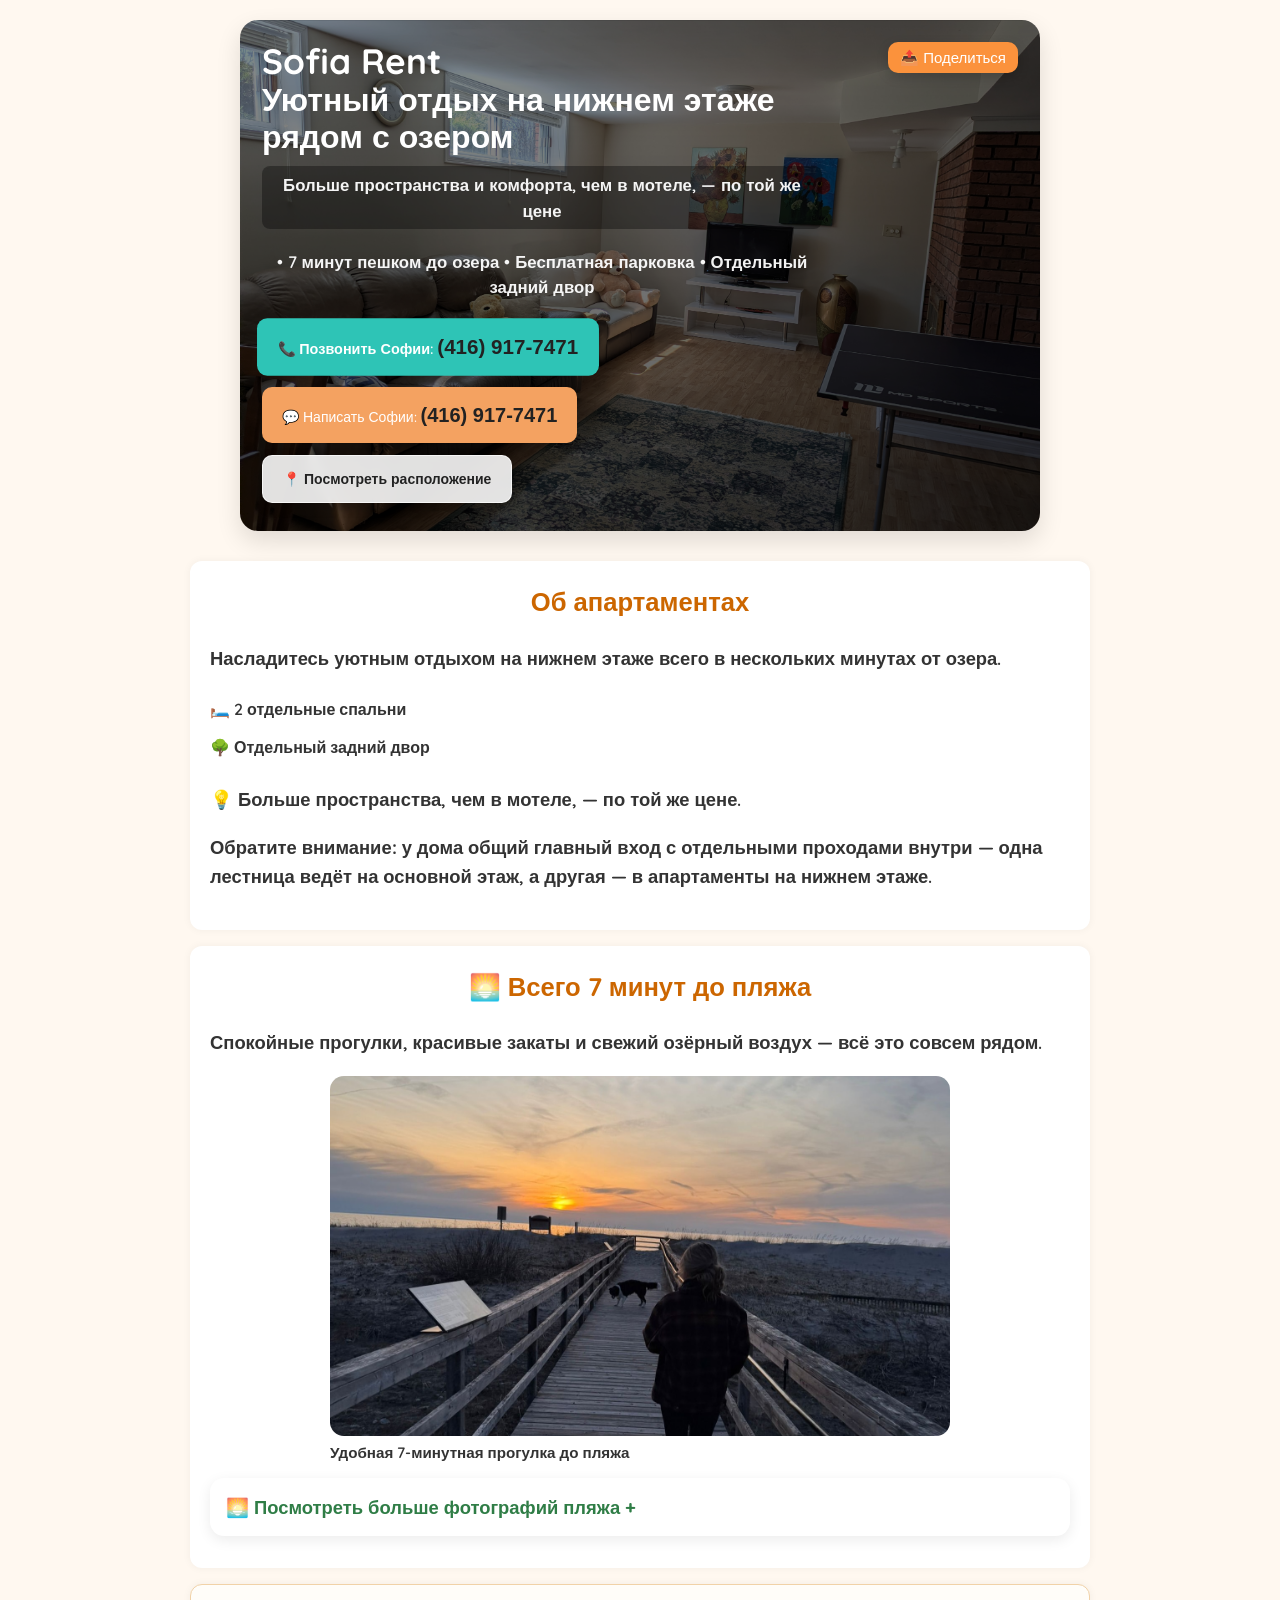
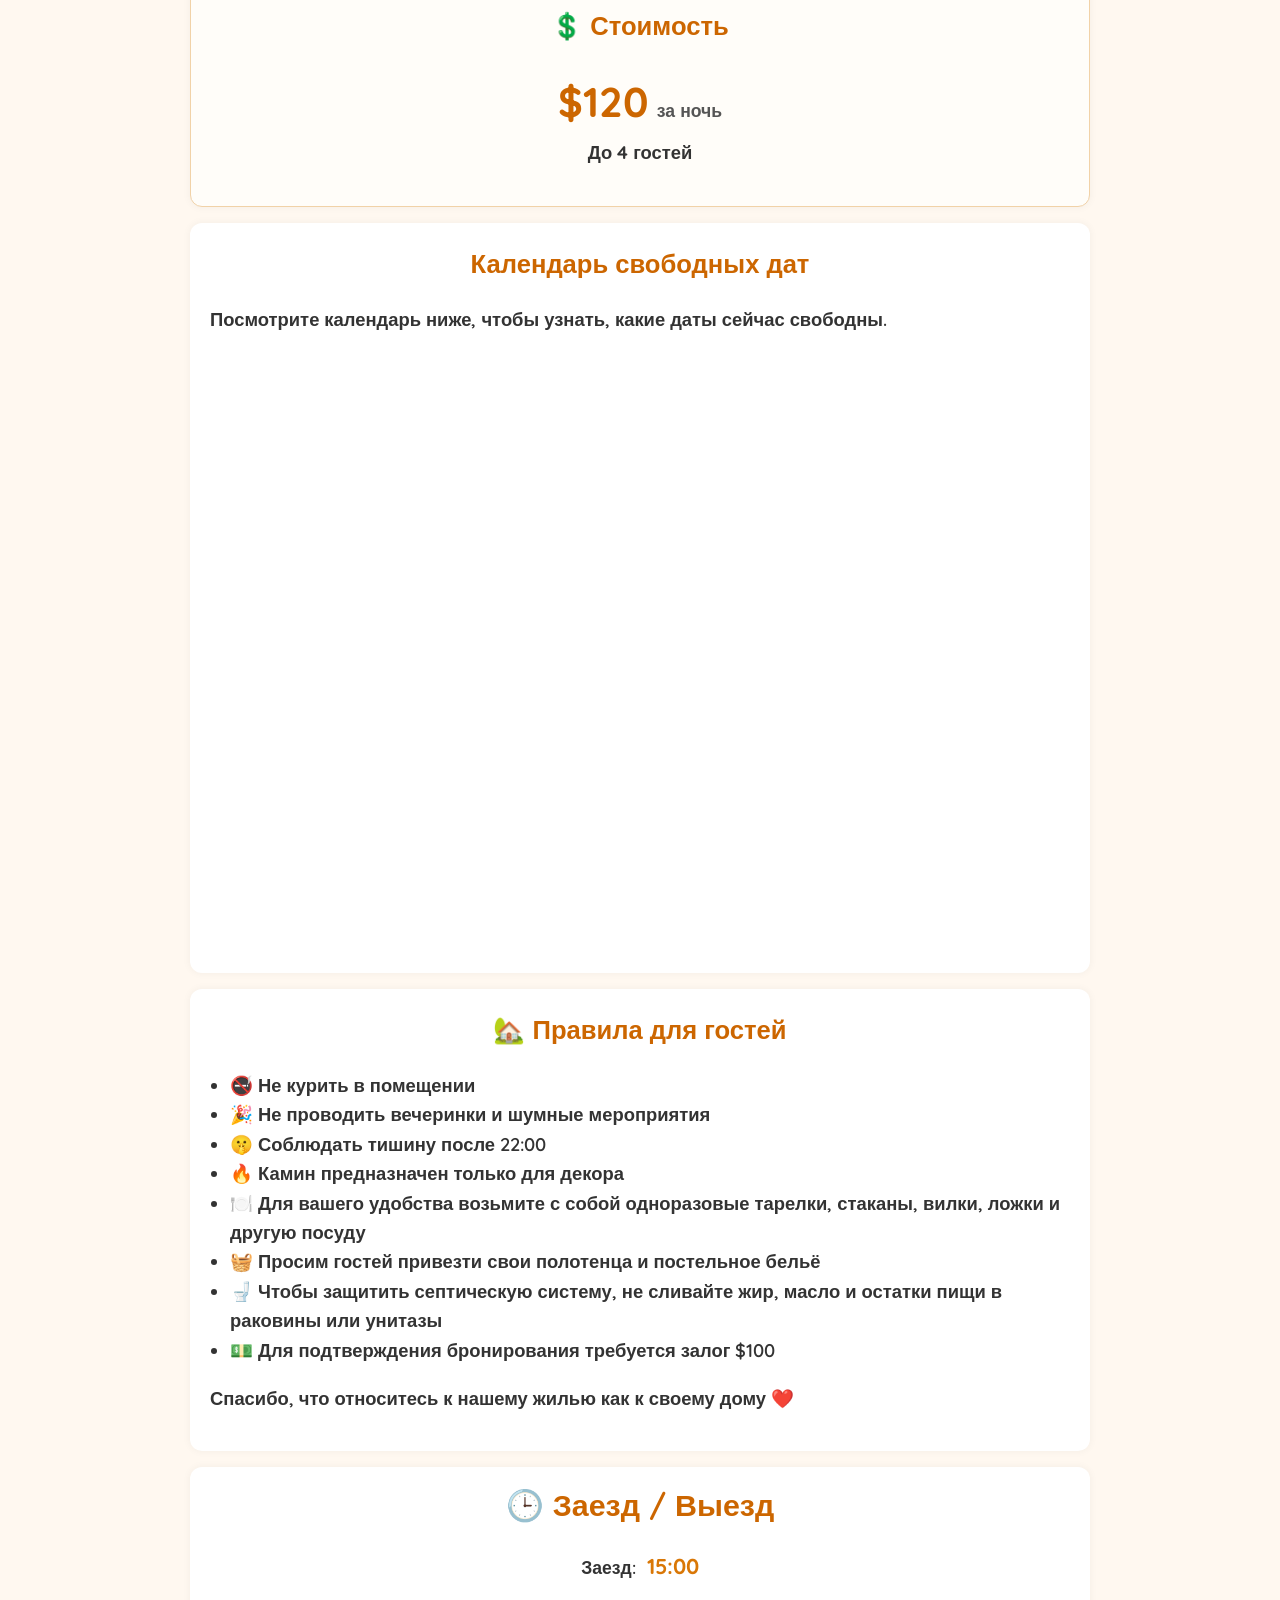
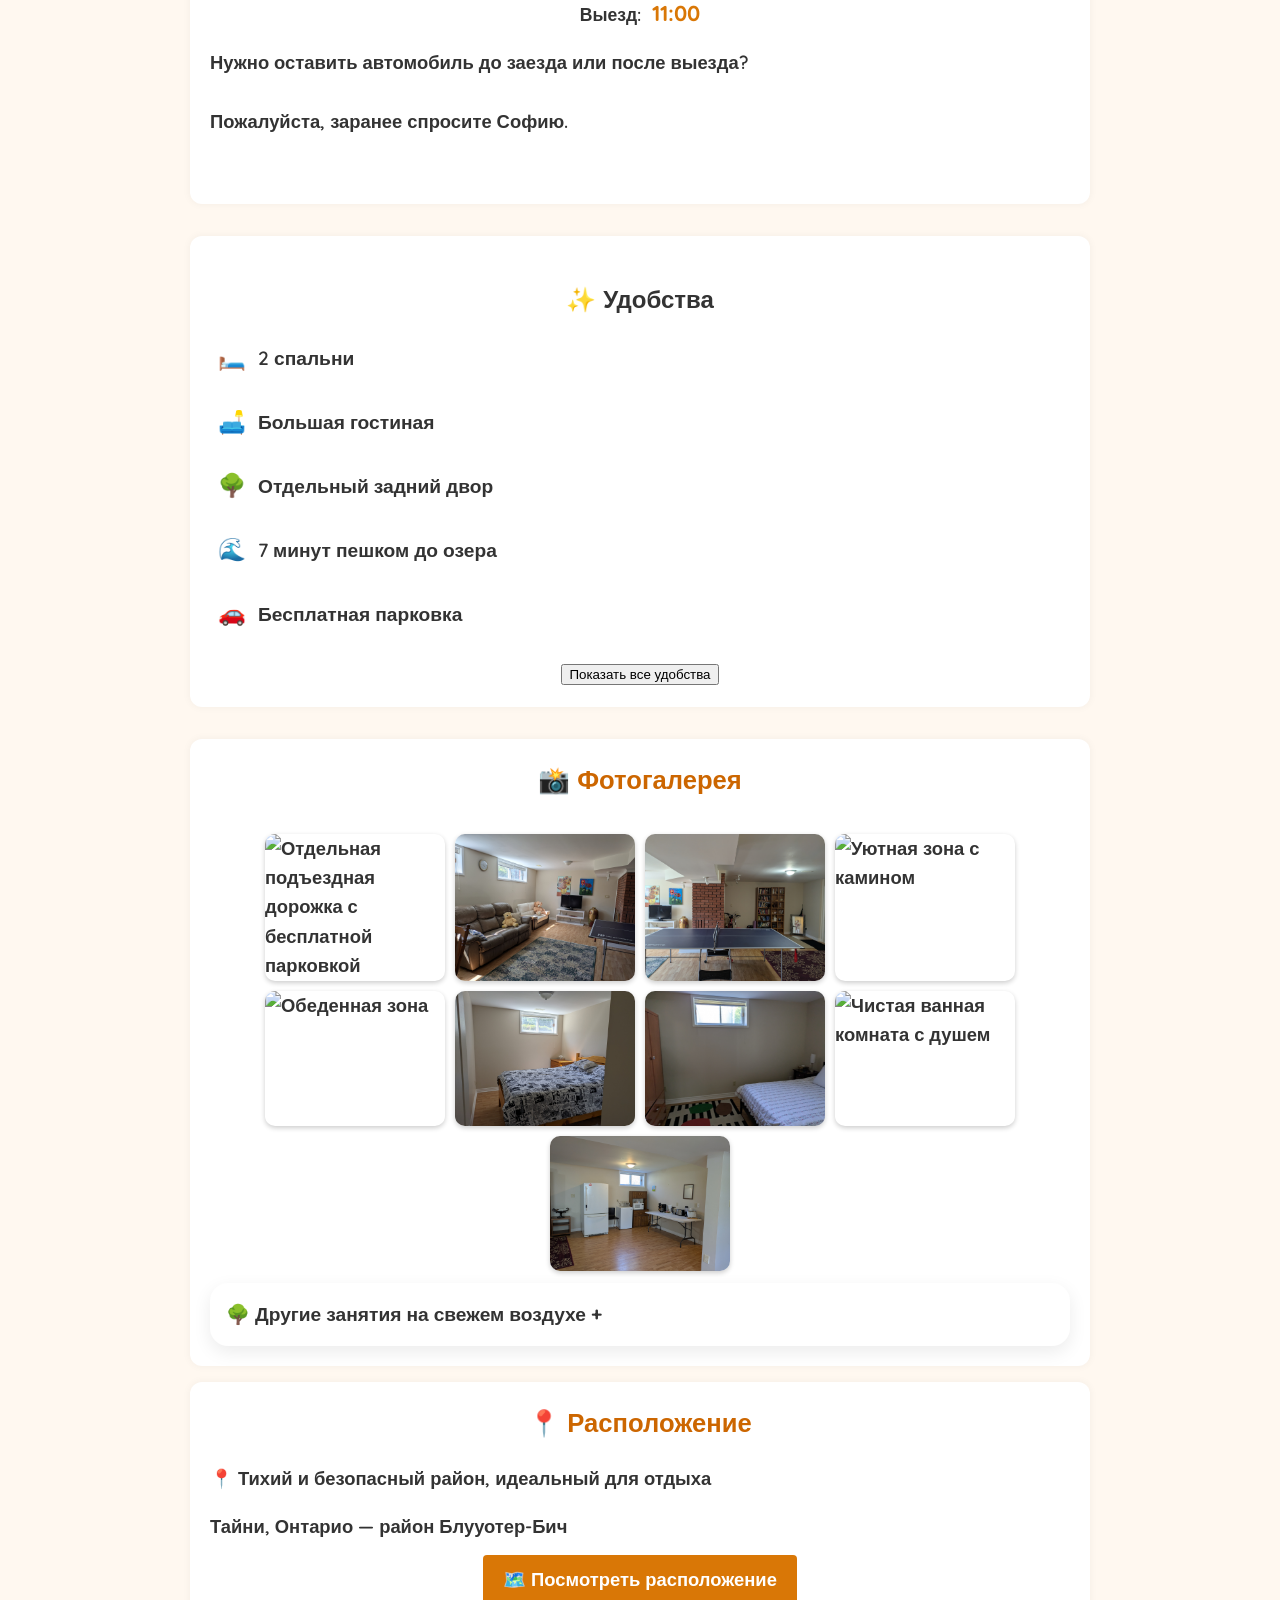
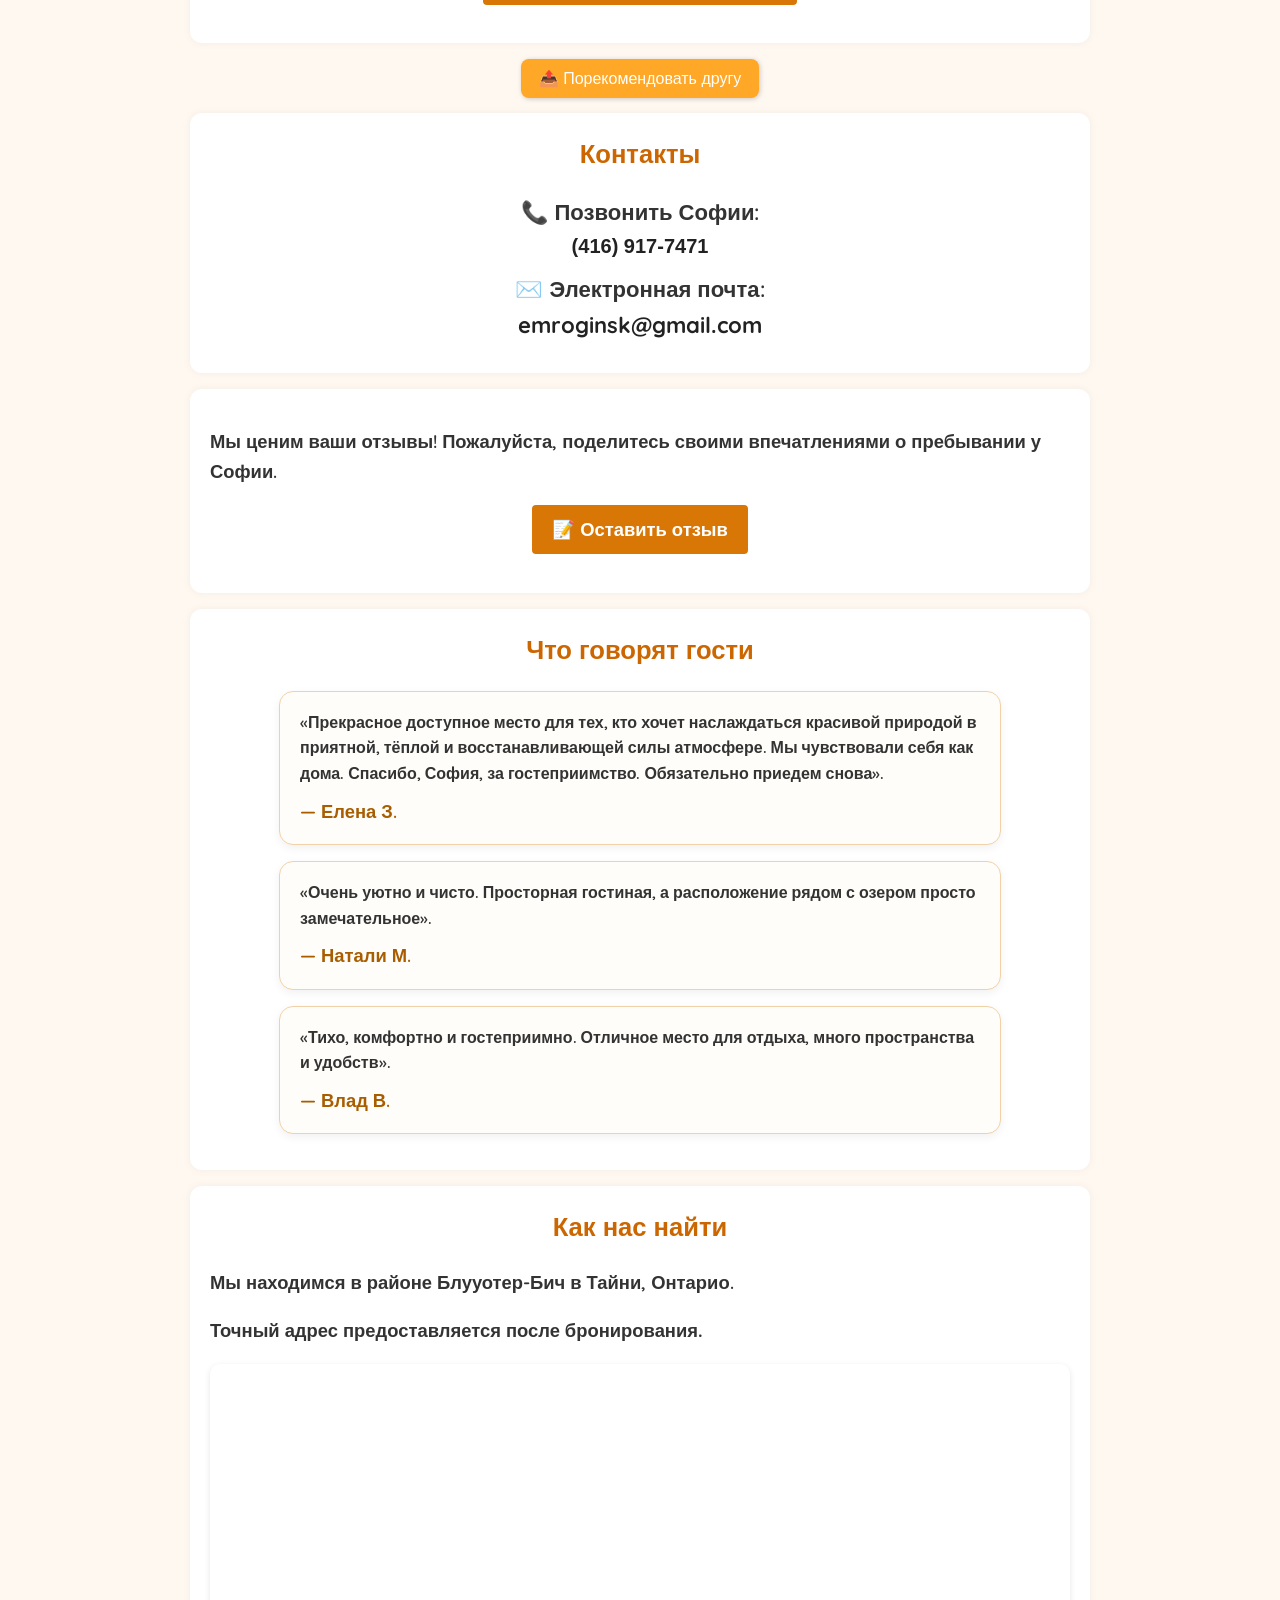
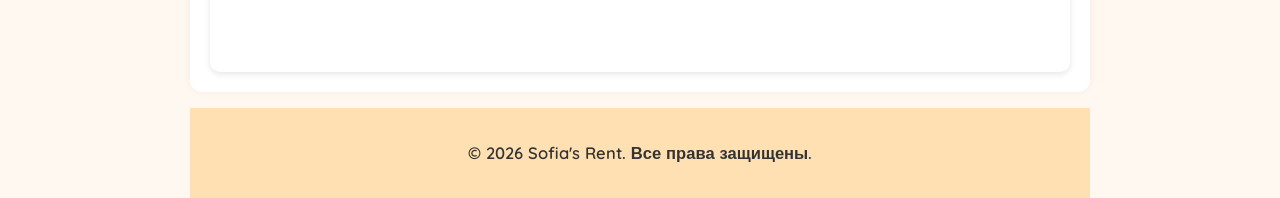
==== ru/index.html @ 70829e4a "Add Russian version" ====
<!DOCTYPE html>
<html lang="ru">
<head>
  <meta charset="UTF-8" />
  <meta name="viewport" content="width=device-width, initial-scale=1.0"/>
  <title>Sofia Rent — уютные отдельные апартаменты в Тайни</title>
  <!-- Google tag (gtag.js) -->
  <script async src="https://www.googletagmanager.com/gtag/js?id=G-K74LJWQPLX"></script>
  <script>
    window.dataLayer = window.dataLayer || [];
    function gtag(){dataLayer.push(arguments);}
    gtag('js', new Date());

    gtag('config', 'G-K74LJWQPLX');
  </script>

  <!-- SEO Meta Tags -->
  <meta name="description" content="Уютные апартаменты на нижнем этаже с 2 спальнями рядом с озером в Тайни, Онтарио. Просторная гостиная, бесплатная парковка, отдельный задний двор и всего 7 минут пешком до пляжа." />
  <meta name="keywords" content="аренда нижнего этажа, аренда Тайни Онтарио, аренда Блууотер-Бич, 2 спальни, краткосрочная аренда Онтарио, Sofia Rent" />
  <meta name="author" content="Lana Vayner" />

  <link rel="stylesheet" href="../style.css" />
  <link href="https://fonts.googleapis.com/css2?family=Quicksand:wght@400;600;700&display=swap" rel="stylesheet">
</head>

<body id="top">
  <header class="hero">
    <div class="hero-overlay">
      <div class="hero-topbar">
        <h1>Sofia Rent</h1>
  
        <div class="header-actions" role="group" aria-label="Быстрые действия">
          <button type="button" class="share-btn" onclick="shareSite()" aria-label="Поделиться сайтом">
            📤 Поделиться
          </button>

        </div>
      </div>
  
      <div class="hero-content">
        <h2>Уютный отдых на нижнем этаже рядом с озером</h2>

      <p class="hero-subtitle">
        Больше пространства и комфорта, чем в мотеле, — по той же цене
      </p>

      <p class="hero-features">
        • 7 минут пешком до озера • Бесплатная парковка • Отдельный задний двор
      </p>
  
        <div class="cta-buttons">
          <a class="cta-btn call" href="tel:+14169177471">📞 Позвонить Софии: <span class="phone-number">(416) 917-7471</span></a>
          <a class="cta-btn text" href="sms:+14169177471?body=Здравствуйте, София! Меня интересует аренда ваших апартаментов.">💬 Написать Софии: <span class="phone-number">(416) 917-7471</span></a>
          <a class="cta-btn location-btn" href="#map">📍 Посмотреть расположение</a>
        </div>
      </div>
    </div>
  </header>
    
  <main class="container">
    <section>
      <h2>Об апартаментах</h2>
    
      <p>
        Насладитесь уютным отдыхом на нижнем этаже всего в нескольких минутах от озера.
        </p>
        
        <ul class="features">
          <li>🛏️ 2 отдельные спальни</li>
          <li>🌳 Отдельный задний двор</li>
        </ul>
        
        <p>
        💡 Больше пространства, чем в мотеле, — по той же цене.
        </p>
    
      <p>
        <strong>Обратите внимание:</strong> у дома общий главный вход с отдельными проходами внутри —
        одна лестница ведёт на основной этаж, а другая — в апартаменты на нижнем этаже.
      </p>
    </section>

    <section class="beach">
      <h2>🌅 Всего 7 минут до пляжа</h2>
    
      <p>
        Спокойные прогулки, красивые закаты и свежий озёрный воздух — всё это совсем рядом.
      </p>
    
      <div class="beach-feature">
        <img src="../images/beach_path.jpg" alt="Удобная 7-минутная прогулка до пляжа" class="gallery-img">
        <p class="beach-caption">Удобная 7-минутная прогулка до пляжа</p>
      </div>
    
      <details class="beach-more">
        <summary>🌅 Посмотреть больше фотографий пляжа</summary>
    
        <div class="beach-more-grid">
          <figure>
            <img src="../images/sunset_main.jpg" alt="Красивый закат у озера" class="gallery-img">
            <figcaption>Красивые закаты всего в нескольких минутах</figcaption>
          </figure>
    
          <figure>
            <img src="../images/beach_evening.jpg" alt="Прекрасный вечер на пляже" class="gallery-img">
            <figcaption>Идеально для спокойных вечерних прогулок</figcaption>
          </figure>
        </div>
    
        <video class="beach-video" controls>
          <source src="../images/beach_video.mp4" type="video/mp4">
        </video>
      </details>
    </section>

    <section class="pricing-card">
      <h2>💲 Стоимость</h2>    
      <div class="price-main">
        <span class="price">$120</span>
        <span class="per-night">за ночь</span>
      </div>    
      <p class="price-note">До 4 гостей</p>
    </section>

    <section class="availability-calendar">
      <h2>Календарь свободных дат</h2>
      <p>Посмотрите календарь ниже, чтобы узнать, какие даты сейчас свободны.</p>
      <div class="calendar-container">
        <iframe src="https://calendar.google.com/calendar/embed?src=c32ab8b880a68ef9869fa117eb13963d6594772c99854d003a67405fc00f7c6e%40group.calendar.google.com&amp;ctz=America%2FToronto&amp;hl=ru" style="border: 0" width="800" height="600" frameborder="0" scrolling="no"></iframe>
      </div>
    </section>

    <section class="guest-guidelines">
      <h2>🏡 Правила для гостей</h2>
    
      <ul class="guidelines-list">        
        <li>🚭 Не курить в помещении</li>
        <li>🎉 Не проводить вечеринки и шумные мероприятия</li>
        <li>🤫 Соблюдать тишину после 22:00</li>
        <li>🔥 Камин предназначен только для декора</li>
        <li>🍽️ Для вашего удобства возьмите с собой одноразовые тарелки, стаканы, вилки, ложки и другую посуду</li>
        <li>🧺 Просим гостей привезти свои полотенца и постельное бельё</li>
        <li>🚽 Чтобы защитить септическую систему, не сливайте жир, масло и остатки пищи в раковины или унитазы</li>
        <li>💵 Для подтверждения бронирования требуется залог $100</li>
      </ul>
    
      <p class="guidelines-note">
        Спасибо, что относитесь к нашему жилью как к своему дому ❤️
      </p>
    </section>

    <section class="house-rules">
      <h2>🕒 Заезд / Выезд</h2>
    
      <div class="time-row">
        <span class="time-label">Заезд:</span>
        <span class="time-value">15:00</span>
      </div>
    
      <div class="time-row">
        <span class="time-label">Выезд:</span>
        <span class="time-value">11:00</span>
      </div>
    
      <p class="luggage-note">
        Нужно оставить автомобиль до заезда или после выезда?<br><br>
      
        Пожалуйста, заранее спросите Софию.<br><br>
      </p>
    </section>

    <section class="amenities">
      <h3>✨ Удобства</h3>
    
      <div class="amenities-grid">
    
        <div class="amenity">
          <span class="icon">🛏️</span>
          <span>2 спальни</span>
        </div>
   
        <div class="amenity">
          <span class="icon">🛋️</span>
          <span>Большая гостиная</span>
        </div>    

        <div class="amenity">
          <span class="icon">🌳</span>
          <span>Отдельный задний двор</span>
        </div>

        <div class="amenity">
          <span class="icon">🌊</span>
          <span>7 минут пешком до озера</span>
        </div>

        <div class="amenity">
          <span class="icon">🚗</span>
          <span>Бесплатная парковка</span>
        </div>

          <div class="amenity more-amenities hidden">
            <span class="icon">🏖️</span>
            <span>Предоставляется разрешение на парковку у пляжа</span>
          </div>
      
          <div class="amenity more-amenities hidden">
            <span class="icon">☕</span>
            <span>Мини-кухня с холодильником, микроволновой печью, чайником, тостером и рисоваркой</span>
          </div>

          <div class="amenity more-amenities hidden">
            <span class="icon">🧺</span>
            <span>Стиральная и сушильная машины</span>
          </div>   

          <div class="amenity more-amenities hidden">
            <span class="icon">🍖</span>
            <span>Барбекю</span>
          </div>

          <div class="amenity more-amenities hidden">
            <span class="icon">🏓</span>
            <span>Стол для настольного тенниса</span>
          </div>
                
        <div class="amenity more-amenities hidden">
          <span class="icon">🏀</span>
          <span>Баскетбольное кольцо во дворе</span>
        </div>
           
      </div>
      <div class="toggle-wrapper">
        <button id="toggleAmenities">Показать все удобства</button>
      </div>
    </section>

    <section class="photos">
      <h2>📸 Фотогалерея</h2>
    
      <div class="photo-gallery">        
        <img src="../images/001_front_house_parking.jpg" alt="Отдельная подъездная дорожка с бесплатной парковкой" class="gallery-img">
        <img src="../images/01_living_room_wide.jpg" alt="Просторная гостиная с диванами" class="gallery-img">
        <img src="../images/03_game_room_ping_pong.jpg" alt="Гостиная со столом для настольного тенниса" class="gallery-img">
        <img src="../images/02_living_room_tv_fireplace.jpg" alt="Уютная зона с камином" class="gallery-img">
        <img src="../images/04_dining.jpg" alt="Обеденная зона" class="gallery-img">
        <img src="../images/05_bedroom_1.jpg" alt="Спальня с удобной кроватью" class="gallery-img">
        <img src="../images/06_bedroom_2.jpg" alt="Вторая спальня" class="gallery-img">
        <img src="../images/08_bathroom_main.jpg" alt="Чистая ванная комната с душем" class="gallery-img">
        <img src="../images/09_kitchen_area.jpg" alt="Кухонная зона с холодильником, микроволновой печью и кофемашиной" class="gallery-img">
      </div>
      <div class="activities inside-photos">
      <details>
        <summary>🌳 Другие занятия на свежем воздухе</summary>

        <div class="photo-gallery activities-gallery">

          <figure>
            <img src="../images/17_outdoor_dinning_table.jpg" alt="Обеденная зона на отдельном заднем дворе — идеальна для трапез на свежем воздухе" class="gallery-img">
            <figcaption>Обеденная зона на отдельном заднем дворе</figcaption>
          </figure>   
       
          <figure>
            <img src="../images/14_BBQ.jpg" alt="Гриль для барбекю" class="gallery-img">
            <figcaption>Зона барбекю во дворе</figcaption>
          </figure>

          <figure>
            <img src="../images/15_basketball.jpg" alt="Баскетбольное кольцо для игр на свежем воздухе" class="gallery-img">
            <figcaption>Баскетбольное кольцо для игр на свежем воздухе</figcaption>
          </figure>   

        </div>
      </details>
    </div>
  </section>

  <section class="location">
    <h2>📍 Расположение</h2>
    <p>📍 Тихий и безопасный район, идеальный для отдыха</p>
    <p>
      Тайни, Онтарио — район Блууотер-Бич<br>
      <a href="#map" class="button">🗺️ Посмотреть расположение</a>
    </p>
    
  </section>

    <div class="share-button">
      <button onclick="shareSite()">📤 Порекомендовать другу</button>
    </div>

    <section class="contact">
      <h2>Контакты</h2>
    
      <a href="tel:+14169177471" class="contact-link">
        <div>📞 Позвонить Софии:</div>
        <div class="phone-number">(416) 917-7471</div>
      </a>
    
      <a href="mailto:emroginsk@gmail.com" class="contact-link">
        <div>✉️ Электронная почта:</div>
        <div class="email-text">emroginsk@gmail.com</div>
      </a>
    </section>
  
    <section class="intro">
      <p>Мы ценим ваши отзывы! Пожалуйста, поделитесь своими впечатлениями о пребывании у Софии.</p>
      <p><a href="testimonial.html" class="button">📝 Оставить отзыв</a></p>
    </section>

    <section class="testimonials">
      <h2>Что говорят гости</h2>
    
      <div class="testimonial-card">
        <p>
          «Прекрасное доступное место для тех, кто хочет наслаждаться красивой природой в приятной, тёплой и восстанавливающей силы атмосфере. Мы чувствовали себя как дома. Спасибо, София, за гостеприимство. Обязательно приедем снова».
        </p>
        <span>— Елена З.</span>
      </div>

      <div class="testimonial-card">
        <p>
          «Очень уютно и чисто. Просторная гостиная, а расположение рядом с озером просто замечательное».
        </p>
        <span>— Натали М.</span>
      </div>
    
      <div class="testimonial-card">
        <p>
          «Тихо, комфортно и гостеприимно. Отличное место для отдыха, много пространства и удобств».
        </p>
        <span>— Влад В.</span>
      </div>
    </section>

  <section class="map" id="map">
  <h2>Как нас найти</h2>
  <p>Мы находимся в районе Блууотер-Бич в Тайни, Онтарио.</p>
  <p><strong>Точный адрес предоставляется после бронирования.</strong></p>
  <div class="map-container">
    <iframe
      src="https://www.google.com/maps/embed?pb=!1m18!1m12!1m3!1d11588.9511582213!2d-79.9947!3d44.5780!2m3!1f0!2f0!3f0!3m2!1i1024!2i768!4f13.1!3m3!1m2!1s0x4d2a9268e5fb4a6d%3A0x64f8dcde5a83776a!2sBluewater%20Beach!5e0!3m2!1sen!2sca!4v1688878900000!5m2!1sen!2sca"
      width="100%" height="300" style="border:0;" allowfullscreen="" loading="lazy"
      referrerpolicy="no-referrer-when-downgrade"></iframe>
  </div>
</section>

  <footer>
    <p>&copy; 2026 Sofia's Rent. Все права защищены.</p>
  </footer>

</main>

<a href="#top" id="back-to-top" style="
  display: none;
  position: fixed;
  bottom: 20px;
  right: 20px;
  background-color: #4CAF50;
  color: white;
  padding: 10px 15px;
  border-radius: 5px;
  text-decoration: none;
  z-index: 1000;
">
  ↑ Наверх
</a>

<script>


 window.addEventListener('scroll', function() {
    const backToTop = document.getElementById('back-to-top');
    if (window.scrollY > 300) {
      backToTop.style.display = 'block';
    } else {
      backToTop.style.display = 'none';
    }
  });

</script>

<script>
  function shareSite() {
    if (navigator.share) {
      navigator.share({
        title: "Sofia's Rent — уютный отдых на нижнем этаже рядом с озером",
        text: "Посмотрите сайт Sofia's Rent",
        url: window.location.href
      });
    } else {
      alert("Этот браузер не поддерживает функцию «Поделиться».");
    }
  }
</script>

<script>
  const galleryImages = Array.from(document.querySelectorAll('.gallery-img'));
  let currentIndex = 0;
  let lightboxOverlay = null;
  let lightboxImage = null;
  let lightboxCounter = null;
  let lightboxCaption = null;
  let touchStartX = 0;
  let touchEndX = 0;

  function updateLightboxImage() {
    if (!lightboxImage) return;
    lightboxImage.src = galleryImages[currentIndex].src;
    lightboxImage.alt = galleryImages[currentIndex].alt || '';
    lightboxCounter.textContent = `${currentIndex + 1} / ${galleryImages.length}`;
    if (lightboxCaption) {
      lightboxCaption.textContent = galleryImages[currentIndex].alt || '';
    }
  }

  function showPrevImage(e) {
    if (e) e.stopPropagation();
    currentIndex = (currentIndex - 1 + galleryImages.length) % galleryImages.length;
    updateLightboxImage();
  }

  function showNextImage(e) {
    if (e) e.stopPropagation();
    currentIndex = (currentIndex + 1) % galleryImages.length;
    updateLightboxImage();
  }

  function closeLightbox() {
    if (lightboxOverlay) {
      lightboxOverlay.remove();
      lightboxOverlay = null;
      lightboxImage = null;
      lightboxCounter = null;
      document.body.style.overflow = '';
      document.removeEventListener('keydown', handleKeydown);
    }
  }

  function handleKeydown(e) {
    if (e.key === 'Escape') closeLightbox();
    if (e.key === 'ArrowLeft') showPrevImage();
    if (e.key === 'ArrowRight') showNextImage();
  }

  function openLightbox(index) {
    currentIndex = index;

    lightboxOverlay = document.createElement('div');
    lightboxOverlay.className = 'lightbox-overlay';

    const content = document.createElement('div');
    content.className = 'lightbox-content';

    const closeBtn = document.createElement('button');
    closeBtn.className = 'lightbox-close';
    closeBtn.type = 'button';
    closeBtn.setAttribute('aria-label', 'Закрыть');
    closeBtn.innerHTML = '&times;';
    closeBtn.addEventListener('click', function(e) {
      e.stopPropagation();
      closeLightbox();
    });

    const prevBtn = document.createElement('button');
    prevBtn.className = 'lightbox-prev';
    prevBtn.type = 'button';
    prevBtn.setAttribute('aria-label', 'Предыдущая фотография');
    prevBtn.innerHTML = '&#10094;';
    prevBtn.addEventListener('click', showPrevImage);

    const nextBtn = document.createElement('button');
    nextBtn.className = 'lightbox-next';
    nextBtn.type = 'button';
    nextBtn.setAttribute('aria-label', 'Следующая фотография');
    nextBtn.innerHTML = '&#10095;';
    nextBtn.addEventListener('click', showNextImage);

    lightboxImage = document.createElement('img');
    lightboxImage.className = 'lightbox-image';

    lightboxCounter = document.createElement('div');
    lightboxCounter.className = 'lightbox-counter';

    lightboxCaption = document.createElement('div');
    lightboxCaption.className = 'lightbox-caption';

    content.addEventListener('click', function(e) {
      e.stopPropagation();
    });

    lightboxOverlay.addEventListener('click', closeLightbox);

    content.addEventListener('touchstart', function(e) {
      touchStartX = e.changedTouches[0].clientX;
    }, { passive: true });

    content.addEventListener('touchend', function(e) {
      touchEndX = e.changedTouches[0].clientX;
      const diff = touchEndX - touchStartX;

      if (Math.abs(diff) > 50) {
        if (diff < 0) {
          showNextImage();
        } else {
          showPrevImage();
        }
      }
    }, { passive: true });

    content.appendChild(closeBtn);
    content.appendChild(prevBtn);
    content.appendChild(lightboxImage);
    content.appendChild(nextBtn);
    content.appendChild(lightboxCaption); 
    content.appendChild(lightboxCounter);
    lightboxOverlay.appendChild(content);
    document.body.appendChild(lightboxOverlay);

    document.body.style.overflow = 'hidden';
    document.addEventListener('keydown', handleKeydown);

    updateLightboxImage();
  }

  galleryImages.forEach((img, index) => {
    img.addEventListener('click', function() {
      openLightbox(index);
    });
  });
</script>

<script>
  const btn = document.getElementById("toggleAmenities");
  const items = document.querySelectorAll(".more-amenities");

  btn.addEventListener("click", () => {
    items.forEach(el => el.classList.toggle("hidden"));

    btn.textContent =
      btn.textContent === "Показать все удобства"
        ? "Скрыть удобства"
        : "Показать все удобства";
  });
</script>

 </body>
</html>
---- style.css ----
/* General Styles */
body {
  font-family: 'Quicksand', Arial, sans-serif;
  margin: 0;
  padding: 0;
  background: #fff8f0;
  color: #333;
  line-height: 1.6;
  font-size: 1.15rem;
  font-weight: 600;
}

/* Header */
header {
  text-align: center;
  color: white;
}
.orange-box {
  background-color: #ffb347;
  color: white;
  padding: 60px 20px 30px; /* ⬅ increased top padding */
  border-radius: 12px;
  box-shadow: 0 0 8px rgba(0,0,0,0.05);
  position: relative;
}
header .container {
  max-width: 800px;
  margin: 0 auto;
  padding: 30px 20px;
}
header h1 {
  margin: 0;
  font-size: 2em;
}

/* NEW: Header image next to title */
.header-content {
  display: flex;
  align-items: center;
  justify-content: center;
  gap: 15px;
  flex-wrap: wrap;
}

.header-img {
  width: 60px;
  height: 60px;
  border-radius: 50%;
  object-fit: cover;
}

@media (max-width: 600px) {
  .header-content {
    flex-direction: column;
  }

  .header-img {
    width: 80px;
    height: 80px;
  }

  header h1 {
    font-size: 1.5em;
    text-align: center;
  }
}

/* Main container */
.container {
  max-width: 900px; /* для десктопа */
  margin: 0 auto;
  padding: 0 1rem;
}

/* Sections */
section {
  background-color: #fff;
  border-radius: 12px;
  padding: 20px;
  margin-bottom: 16px;
  box-shadow: 0 0 8px rgba(0,0,0,0.05);
}

section h2 {
  color: #cc6600;
  margin-top: 0;
}

/* Availability calendar */
.calendar-container {
  width: 100%;
  overflow: hidden;
  border-radius: 10px;
}

.calendar-container iframe {
  display: block;
  width: 100%;
  height: 600px;
  max-width: 100%;
  border: 0;
}

@media (max-width: 600px) {
  .calendar-container iframe {
    height: 450px;
  }
}

/* Photo gallery */
.photos {
  display: flex;
  flex-wrap: wrap;
  justify-content: center;
  gap: 12px;
}

.photos img {
  width: 100%;
  max-width: 180px;
  border-radius: 12px;
  object-fit: cover;
}

/* Lists */
ul {
  padding-left: 20px;
}

/* Contact links */
.contact a {
  display: block;
  margin: 10px 0;
  font-size: 1.2em;
  color: #333;
  text-decoration: none;
}

.contact a:hover {
  text-decoration: underline;
}
/* Testimonials */
.testimonial-form {
  background-color: #fff8f0;
  margin: 16px 12px;
  padding: 18px;
  border-top: 2px solid #ffb347;
  text-align: center;
  margin-top: 40px;
}

.testimonial-form h3 {
  font-size: 1.5em;
  color: #ff8c42;
  margin-bottom: 20px;
}

.testimonial-form form {
  max-width: 600px;
  margin: 0 auto;
  text-align: left;
}

.testimonial-form label {
  display: block;
  margin-bottom: 6px;
  font-weight: bold;
}

.testimonial-form input,
.testimonial-form textarea {
  width: 100%;
  padding: 10px;
  margin-bottom: 15px;
  border-radius: 6px;
  border: 1px solid #ccc;
  font-family: inherit;
}

.testimonial-form button {
  background-color: #ff8c42;
  color: white;
  padding: 10px 20px;
  border: none;
  border-radius: 8px;
  font-size: 1em;
  cursor: pointer;
}

  .testimonial {
    border: 1px solid #ddd;
    padding: 10px;
    margin-bottom: 10px;
    border-radius: 5px;
  }

  @media (max-width: 600px) {
    .orange-box {
      padding: 24px 16px;
    }
  
    .orange-box h1 {
      font-size: 1.5rem;
      line-height: 1.25;
    }
  
    .testimonial-form {
      margin: 16px 12px;
      padding: 18px;
    }
  
    .testimonial-form input,
    .testimonial-form textarea,
    .testimonial-form button {
      width: 100%;
      box-sizing: border-box;
    }
  }

  .bot-field {
    position: absolute;
    left: -9999px;
    height: 0;
    overflow: hidden;
  }

/* Map */
.map-container {
  margin-top: 10px;
  border-radius: 10px;
  overflow: hidden;
  box-shadow: 0 2px 6px rgba(0,0,0,0.1);
}

.map h2, .testimonials h2 {
  color: #cc6600;
}

/* Footer */
footer {
  background: #ffe0b2;
  text-align: center;
  padding: 15px;
  font-size: 0.9em;
}
/* testimonial */
.testimonial {
  background: #f9f9f9;
  border: 1px solid #ddd;
  border-radius: 8px;
  padding: 10px 15px;
  margin: 10px 0;
  font-size: 0.95em;
  max-width: 500px;
}
.button {
  display: inline-block;
  background-color: #d97706;
  color: white;
  padding: 10px 20px;
  text-decoration: none;
  border-radius: 4px;
  margin-top: 10px;
}

.button:hover {
  background-color: #b45309;
}

html {
  scroll-behavior: smooth;
}

.photo-gallery {
  display: flex;
  flex-wrap: wrap;
  gap: 10px;
  justify-content: center;
}

.photo-gallery img {
  width: 180px;
  height: auto;
  border-radius: 10px;
  object-fit: cover;
  box-shadow: 0 2px 5px rgba(0,0,0,0.2);
}
.photo-gallery video.gallery-video {
  width: 180px;
  height: auto;
  border-radius: 10px;
  object-fit: cover;
  box-shadow: 0 2px 5px rgba(0,0,0,0.2);
}

.hidden {
  display: none;
}

.show-more-btn {
  margin-top: 20px;
  padding: 10px 20px;
  font-size: 16px;
  background-color: #ffa500;
  color: white;
  border: none;
  border-radius: 6px;
  cursor: pointer;
}
.toggle-wrapper {
  width: 100%;
  text-align: center;
  margin-top: 20px;
}

#toggleBtn {
  padding: 10px 24px;
  font-size: 16px;
  background-color: #ffa500;
  color: white;
  border: none;
  border-radius: 8px;
  cursor: pointer;
  transition: background-color 0.3s;
}

#toggleBtn:hover {
  background-color: #e59400;
}

.more-photos.hidden {
  display: none;
}
.dog-photo-contain {
  width: 100%;
  height: 300px; /* или auto */
  object-fit: contain;
  border-radius: 12px;
  box-shadow: 0 4px 10px rgba(0,0,0,0.1);
}
.wide-photo img {
  width: 100%;
  max-height: 400px;
  object-fit: cover;
  border-radius: 12px;
  margin: 20px 0;
}
.share-button {
  text-align: center;
  margin: 15px 0;
}

.share-button button {
  background-color: #ffa726;
  border: none;
  padding: 10px 18px;
  font-size: 16px;
  border-radius: 8px;
  color: white;
  cursor: pointer;
  box-shadow: 1px 1px 5px rgba(0,0,0,0.2);
  transition: background-color 0.3s;
}

.share-button button:hover {
  background-color: #fb8c00;
}
.orange-box {
  position: relative;
}

.share-button.top-right {
  position: absolute;
  top: 5px;
  right: 5px;
  margin: 0;
  text-align: right;
}
/* Header quick actions */
.header-actions {
  position: absolute;
  top: 5px;
  right: 5px;
  display: flex;
  gap: 10px;
  align-items: center;
}

.header-actions .call-button,
.header-actions .share-btn {
  display: inline-flex;
  align-items: center;
  gap: 6px;
  padding: 8px 12px;       /* smaller height like Share */
  font-size: 15px;         /* match sizes */
  line-height: 1;          /* remove extra vertical space */
  border: none;
  border-radius: 10px;
  text-decoration: none;
  color: #fff;
  box-shadow: 1px 1px 6px rgba(0,0,0,0.15);
  cursor: pointer;
  white-space: nowrap;      /* keep label on one line */
  vertical-align: middle;
}
/* AFTER (global button styles) */
.call-button,
.share-btn {
  display: inline-flex;
  align-items: center;
  gap: 6px;
  padding: 8px 12px;     /* small like Share */
  font-size: 15px;
  line-height: 1;
  border: none;
  border-radius: 10px;
  text-decoration: none;
  color: #fff;
  box-shadow: 1px 1px 6px rgba(0,0,0,0.15);
  cursor: pointer;
  white-space: nowrap;
  vertical-align: middle;
}
/* Distinct brand colors for clarity */
.call-button {
  background: #10b981; /* green */
}
.call-button:hover { background: #0ea371; }

.share-btn {
  background: #fb923c; /* orange (matches brand) */
}
.share-btn:hover { background: #f97316; }

/* Mobile: make tap targets comfy and avoid overlap with title */
@media (max-width: 600px) {
  .header-actions {
    top: 8px;
    right: 8px;
    gap: 8px;
  }
  .call-button, .share-btn {
    padding: 8px 10px;
    font-size: 14px;
  }
}
.more-photos{
  width: 100%;
}

h2 {
  text-align: center;
  font-size: 1.6rem;
}

section {
  transition: transform 0.2s ease;
}

section:hover {
  transform: translateY(-2px);
}

.testimonials {
  text-align: center;
}

.testimonial-card {
  background: #fffdf9;
  border: 1px solid #f1d2a8;
  border-radius: 14px;
  padding: 18px 20px;
  margin: 16px auto;
  max-width: 680px;
  box-shadow: 0 3px 10px rgba(0,0,0,0.06);
  text-align: left;
}

.testimonial-card p {
  margin: 0 0 10px;
  font-size: 1rem;
  line-height: 1.6;
  color: #333;
}

.testimonial-card span {
  font-weight: 600;
  color: #a85d00;
}

/* ===== Hero section ===== */
.hero {
  max-width: 800px;
  margin: 20px auto 30px;
  border-radius: 18px;
  overflow: hidden;
  background-image:
    linear-gradient(to bottom, rgba(0,0,0,0.45), rgba(0,0,0,0.65)),
    url("images/0_living_room_wide_ping_pong.jpg");
  background-size: cover;
  background-position: center;
  min-height: 430px;
  box-shadow: 0 10px 24px rgba(0,0,0,0.12);
}

.hero-overlay {
  min-height: 430px;
  padding: 22px 22px 28px;
  display: flex;
  flex-direction: column;
  justify-content: space-between;
}

.hero-topbar {
  display: flex;
  justify-content: space-between;
  align-items: flex-start;
  gap: 16px;
}

.hero-topbar h1 {
  margin: 0;
  color: #fff;
  font-size: 2.2rem;
  line-height: 1.1;
}

.hero-content {
  color: #fff;
  max-width: 560px;
}

.hero-content h2 {
  margin: 0 0 12px;
  font-size: 2rem;
  line-height: 1.15;
  color: #fff;
  text-align: left;
}

.hero-content p {
  margin: 0 0 20px;
  font-size: 1.05rem;
  line-height: 1.5;
  color: rgba(255,255,255,0.95);
}

.hero-buttons {
  display: flex;
  flex-wrap: wrap;
  gap: 12px;
}

.secondary-button {
  background-color: rgba(255,255,255,0.18);
  border: 1px solid rgba(255,255,255,0.35);
  backdrop-filter: blur(2px);
}

.secondary-button:hover {
  background-color: rgba(255,255,255,0.28);
}

.hero .header-actions {
  position: static;
}

.hero .share-btn,
.hero .call-button,
.hero .button {
  box-shadow: 0 4px 12px rgba(0,0,0,0.18);
}

@media (max-width: 600px) {
  .hero {
    margin: 12px 12px 24px;
    min-height: 380px;
  }

  .hero-overlay {
    min-height: 380px;
    padding: 16px;
  }

  .hero-topbar {
    flex-direction: column;
    align-items: flex-start;
  }

  .hero-topbar h1 {
    font-size: 1.8rem;
  }

  .hero-content h2 {
    font-size: 1.55rem;
  }

  .hero-content p {
    font-size: 0.98rem;
  }

  .hero-buttons {
    width: 100%;
  }

  .hero-buttons a {
    width: 100%;
    justify-content: center;
  }
}

.features {
  list-style: none;
  padding: 0;
}

.features li {
  padding: 6px 0;
  font-size: 1rem;
}
.photo-grid img {
  transition: transform 0.3s ease, box-shadow 0.3s ease;
}

.photo-grid img:hover {
  transform: scale(1.04);
  box-shadow: 0 8px 20px rgba(0,0,0,0.2);
}

.cta-btn {
  display: inline-block;
  padding: 12px 20px;
  font-size: 14px;
  border-radius: 10px;
  text-decoration: none;
  font-weight: 500;
  min-width: 140px;       /* 🔥 делает кнопки одинаковыми по ширине */
  text-align: center;
}

.call {
  background-color: #2ec4b6;
  color: white;
  font-weight: 600;
  transform: scale(1.03);
}

.text {
  background-color: #f4a261;
  color: white;
}

.cta-buttons {
  display: flex;
  gap: 12px;
  flex-wrap: wrap; /* важно! */
}

.location-btn {
  display: inline-flex;
  align-items: center;
  justify-content: center;
  min-width: 140px;
  padding: 12px 20px;
  border-radius: 10px;
  text-decoration: none;
  font-weight: 600;
  background: rgba(255, 255, 255, 0.88);
  color: #222;
  border: 1px solid rgba(255,255,255,0.7);
  box-shadow: 0 4px 12px rgba(0,0,0,0.18);
  backdrop-filter: blur(6px);
  -webkit-backdrop-filter: blur(6px);
}

section.location {
  background-color: #fff;
  color: #333;
}

section.location p {
  color: #333;
}

.gallery-img {
  cursor: pointer;
  transition: transform 0.3s;
}

.gallery-img:hover {
  transform: scale(1.03);
}

/* ===== Lightbox slider ===== */
.lightbox-overlay {
  position: fixed;
  inset: 0;
  background: rgba(0, 0, 0, 0.88);
  display: flex;
  align-items: center;
  justify-content: center;
  z-index: 3000;
  touch-action: pan-y;
}

.lightbox-content {
  position: relative;
  width: 100%;
  height: 100%;
  display: flex;
  align-items: center;
  justify-content: center;
  overflow: hidden;
}

.lightbox-image {
  max-width: 92vw;
  max-height: 88vh;
  border-radius: 12px;
  box-shadow: 0 8px 28px rgba(0,0,0,0.35);
  user-select: none;
  -webkit-user-drag: none;
  transition: transform 0.2s ease;
}

.lightbox-close,
.lightbox-prev,
.lightbox-next {
  position: absolute;
  border: none;
  border-radius: 999px;
  background: rgba(255,255,255,0.18);
  color: #fff;
  cursor: pointer;
  backdrop-filter: blur(4px);
  -webkit-backdrop-filter: blur(4px);
}

.lightbox-close {
  top: 16px;
  right: 16px;
  width: 42px;
  height: 42px;
  font-size: 28px;
  line-height: 1;
}

.lightbox-prev,
.lightbox-next {
  top: 50%;
  transform: translateY(-50%);
  width: 46px;
  height: 46px;
  font-size: 28px;
  line-height: 1;
}

.lightbox-prev {
  left: 14px;
}

.lightbox-next {
  right: 14px;
}

.lightbox-counter {
  position: absolute;
  bottom: 18px;
  left: 50%;
  transform: translateX(-50%);
  color: #fff;
  background: rgba(0,0,0,0.35);
  padding: 6px 12px;
  border-radius: 999px;
  font-size: 14px;
}

@media (max-width: 600px) {
  .lightbox-image {
    max-width: 94vw;
    max-height: 82vh;
  }

  .lightbox-prev,
  .lightbox-next {
    width: 42px;
    height: 42px;
    font-size: 24px;
  }

  .lightbox-close {
    width: 40px;
    height: 40px;
    font-size: 26px;
  }
}

.phone-number {
  font-size: 20px;      /* больше размер */
  font-weight: 900;     /* жирный */
  font-family: Arial, sans-serif; /* ← более чёткий и жирный */
}

.amenities {
  margin: 2rem 0;
}

.amenities h3 {
  margin-bottom: 1rem;
  font-size: 1.5rem;
  text-align: center;
}

.amenities-grid {
  display: grid;
  grid-template-columns: 1fr;  /* 🔥 1 колонка */
  gap: 12px 20px;
}

.amenity {
  display: flex;
  align-items: center;
  font-size: 1.20rem;
  padding: 6px 8px;
  border-radius: 8px;
  transition: 0.2s;
}

.amenity:hover {
  background-color: #f5f5f5;
}

.amenity .icon {
  margin-right: 12px;
  font-size: 1.4rem; 
}

/* Desktop */
@media (min-width: 768px) {
  .amenities-grid {
    grid-template-columns: 1fr;  /* 🔥 1 колонка */
    gap: 16px;
  }
}

@media (max-width: 600px) {

  .amenity {
    font-size: 1.25rem;   /* ещё больше на телефоне */
    padding: 10px 12px;
    align-items: flex-start; /* 🔥 важно для длинных строк */
  }

  .amenity .icon {
    font-size: 1.5rem;
  }

}

@media (max-width: 600px) {
  body {
    font-size: 1.2rem;
    font-weight: 600;
  }

  section p,
  .amenity,
  .contact a,
  .testimonial-card p,
  .location p {
    font-size: 1.2rem;
    font-weight: 600;
    line-height: 1.6;
  }

  .amenities-grid {
    grid-template-columns: 1fr;
    gap: 14px;
  }

  .amenity {
    padding: 8px 10px;
  }

  .amenity .icon {
    font-size: 1.45rem;
    min-width: 2rem;
  }
}

.activities {
  margin-top: 2rem;
}

.activities details {
  background: #fff;
  border-radius: 18px;
  padding: 1rem;
  box-shadow: 0 6px 18px rgba(0, 0, 0, 0.08);
}

.activities summary {
  cursor: pointer;
  font-size: 1.2rem;
  font-weight: 700;
  list-style: none;
}

.activities-gallery {
  margin-top: 1rem;
}

.activities-gallery figure {
  display: flex;
  flex-direction: column;
  align-items: center;
  width: 180px;
  margin: 0 auto;
  transition: transform 0.2s ease;
}

.activities-gallery img {
  width: 100%;
  height: 140px;
  object-fit: cover;
  border-radius: 12px;
}

.activities-gallery figure:hover {
  transform: translateY(-4px);
}

.activities figure {
  margin: 0;
}

.activities figcaption {
  margin-top: 0.4rem;
  font-size: 0.95rem;
  font-weight: 600;
  text-align: center;
  color: #444;
}

.lightbox-caption {
  position: absolute;
  bottom: 60px;
  left: 50%;
  transform: translateX(-50%);
  color: white;
  background: rgba(0,0,0,0.5);
  padding: 8px 14px;
  border-radius: 10px;
  font-size: 14px;
  font-weight: 600;
  max-width: 80%;
  text-align: center;
}

.hero-highlight {
  color: #fff;
  font-size: 1.1rem;
  font-weight: 700;
  margin: 8px 0 12px;
  text-shadow: 0 2px 6px rgba(0,0,0,0.4);
}

.hero-subtitle {
  font-size: 1.1rem;
  font-weight: 600;
  margin: 8px 0 14px;
  color: rgba(255,255,255,0.95);
  background: rgba(0,0,0,0.35);
  display: inline-block;
  padding: 6px 12px;
  border-radius: 8px;
}

.hero-features {
  font-size: 0.95rem;
  color: rgba(255,255,255,0.85);
  margin-bottom: 18px;
}

.pricing-card {
  text-align: center;
  border: 1px solid #f1d2a8;
  background: #fffdf9;
}

.price-main {
  display: flex;
  justify-content: center;
  align-items: baseline;
  gap: 8px;
  margin: 10px 0 4px;
}

.price {
  font-size: 2.6rem;
  font-weight: 900;
  color: #cc6600;
}

.per-night {
  font-size: 1.1rem;
  font-weight: 700;
  color: #555;
}

.price-note {
  margin: 0 0 18px;
  font-size: 1.15rem;
  font-weight: 700;
}

.included-grid {
  display: grid;
  grid-template-columns: 1fr 1fr;
  gap: 12px;
  text-align: left;
  max-width: 620px;
  margin: 0 auto;
}

.included-grid div {
  background: #fff8f0;
  border-radius: 12px;
  padding: 12px 14px;
  font-weight: 700;
}

@media (max-width: 600px) {
  .included-grid {
    grid-template-columns: 1fr;
  }

  .price {
    font-size: 2.4rem;
  }
}

.more-amenities.hidden {
  display: none;
}

/* Bottom action buttons - unified alignment */
.location .button,
.intro .button,
.share-button button {
  display: block;
  width: fit-content;
  max-width: 100%;
  margin: 14px auto 0;
  text-align: center;
}

@media (max-width: 600px) {
  .location .button,
  .intro .button,
  .share-button button {
    width: 100%;
    box-sizing: border-box;
    font-size: 1.05rem;
    padding: 12px 16px;
  }
}

.beach {
  padding-bottom: 1.2rem;
}

.beach-feature {
  margin-top: 1rem;
}

.beach-feature img {
  width: 100%;
  max-height: 360px;
  object-fit: cover;
  border-radius: 14px;
}

.beach-caption,
.beach-more figcaption {
  margin-top: 0.4rem;
  font-size: 0.95rem;
  line-height: 1.35;
}

.beach-more {
  margin-top: 0.8rem;
}

.beach-more summary {
  cursor: pointer;
  font-weight: 700;
  color: #2f7d46;
  margin-bottom: 0.8rem;
}

.beach-more-grid {
  display: grid;
  gap: 0.9rem;
}

.beach-more figure {
  margin: 0;
}

.beach-more img {
  width: 100%;
  max-height: 300px;
  object-fit: cover;
  border-radius: 14px;
}

.beach-video {
  width: 100%;
  max-height: 340px;
  margin-top: 1rem;
  border-radius: 14px;
}

.beach-more summary {
  list-style: none;
  cursor: pointer;
  display: block;
  background: #fff;
  border-radius: 14px;
  padding: 0.9rem 1rem;
  margin-top: 0.9rem;
  font-weight: 700;
  color: #2f7d46;
  box-shadow: 0 4px 14px rgba(0,0,0,0.08);
}

.beach-more summary::-webkit-details-marker {
  display: none;
}

.inside-photos {
  width: 100%;
  margin-top: 0.8rem;
}

.inside-photos details {
  margin-top: 0;
}

.activities {
  margin-top: 0;
}

.beach-more summary::after,
.activities summary::after {
  content: " +";
  font-weight: 700;
}

.beach-more[open] summary::after,
.activities details[open] summary::after {
  content: " −";
}

@media (min-width: 768px) {
  .beach-feature img,
  .beach-more img,
  .beach-video {
    max-width: 620px;
    display: block;
    margin-left: auto;
    margin-right: auto;
  }

  .beach-caption,
  .beach-more figcaption {
    max-width: 620px;
    margin-left: auto;
    margin-right: auto;
  }
}

.house-rules {
  text-align: center;
}

.time-row {
  margin: 12px 0;
  font-size: 1.1rem;
}

.time-value {
  color: #d97706;
  font-weight: 900;
  margin-left: 6px;
  font-size: 1.35rem;
}

.luggage-note {
  text-align: left;
  margin-top: 18px;
  line-height: 1.6;
}

.house-rules h2 {
  font-size: 1.9rem;
  line-height: 1.2;
}

.contact {
  text-align: center;
}

.contact-link {
  display: flex;
  flex-direction: column;
  align-items: center;
  gap: 4px;
  text-decoration: none;
  margin-bottom: 18px;
}

.phone-number,
.email-text {
  font-weight: 700;
  color: #222;
  word-break: break-word;
}

@media (max-width: 600px) {
  .house-rules h2 {
    font-size: 1.7rem;
  }
}
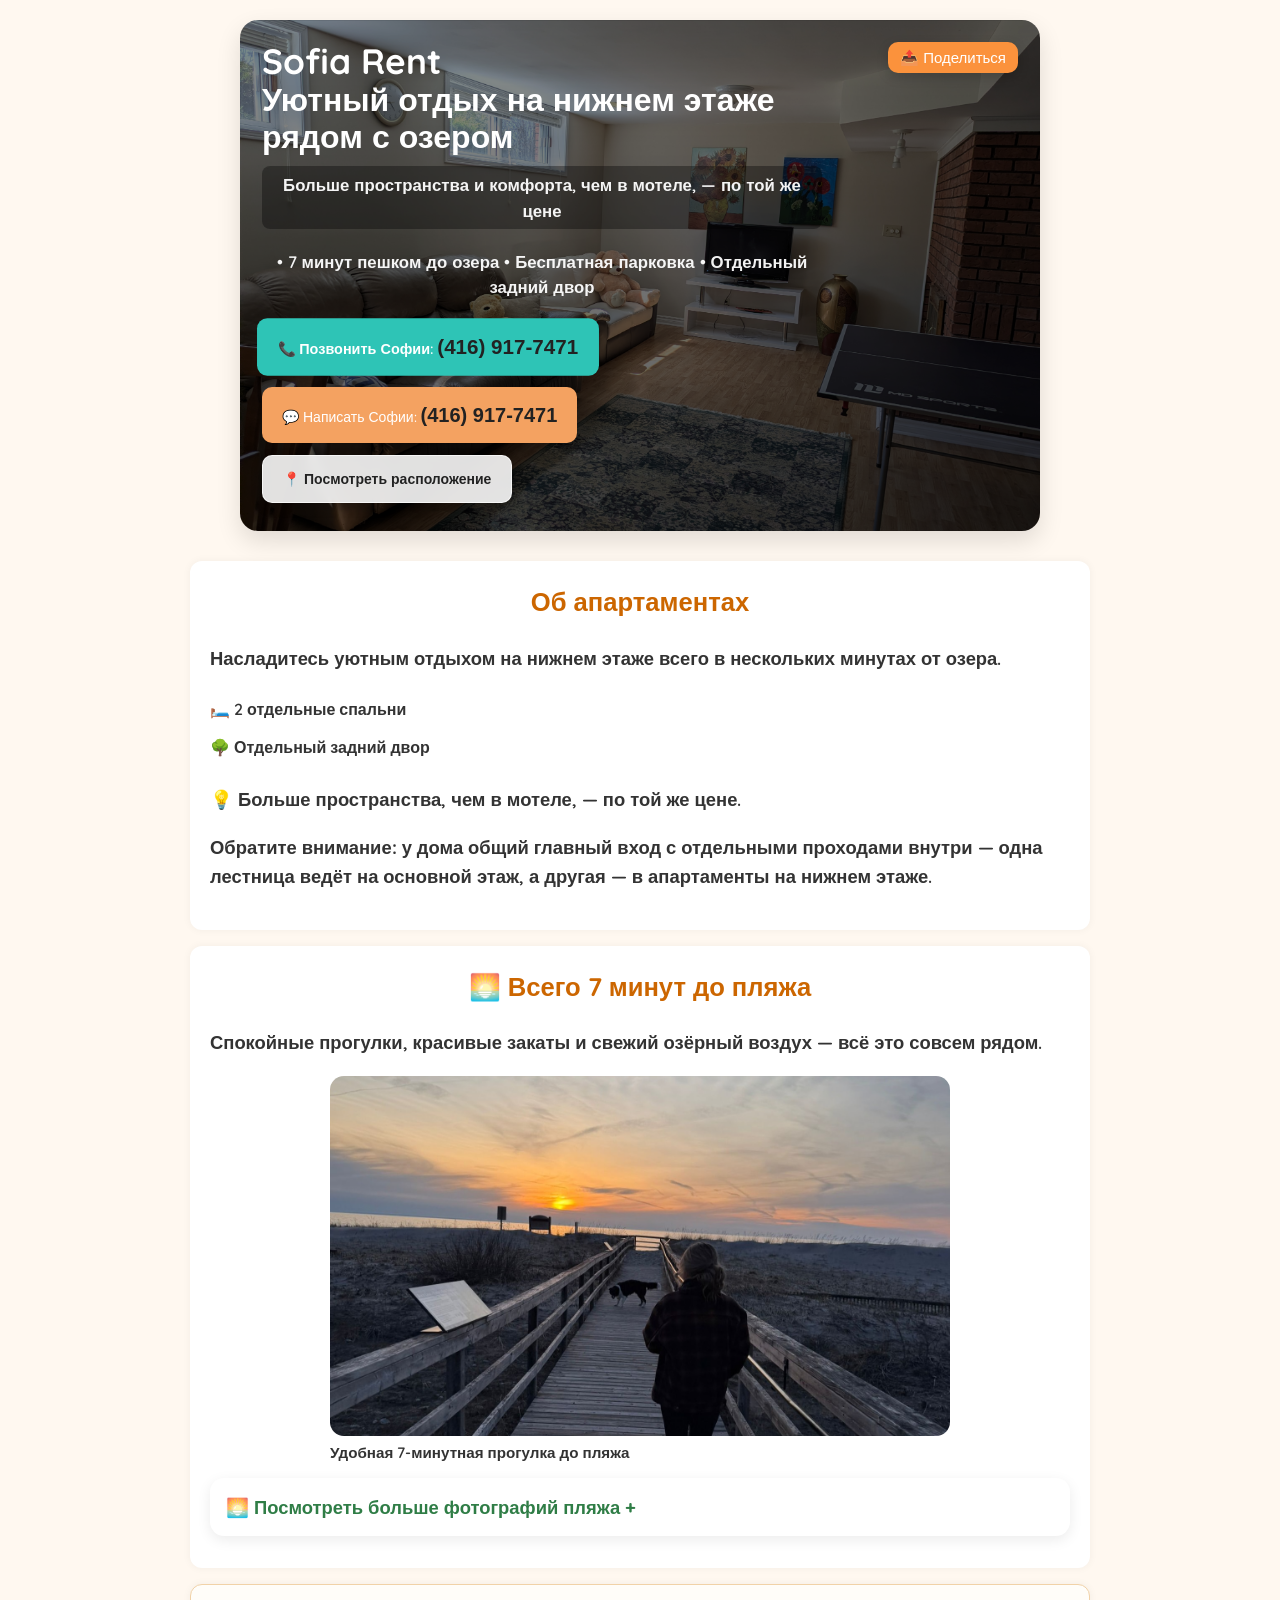
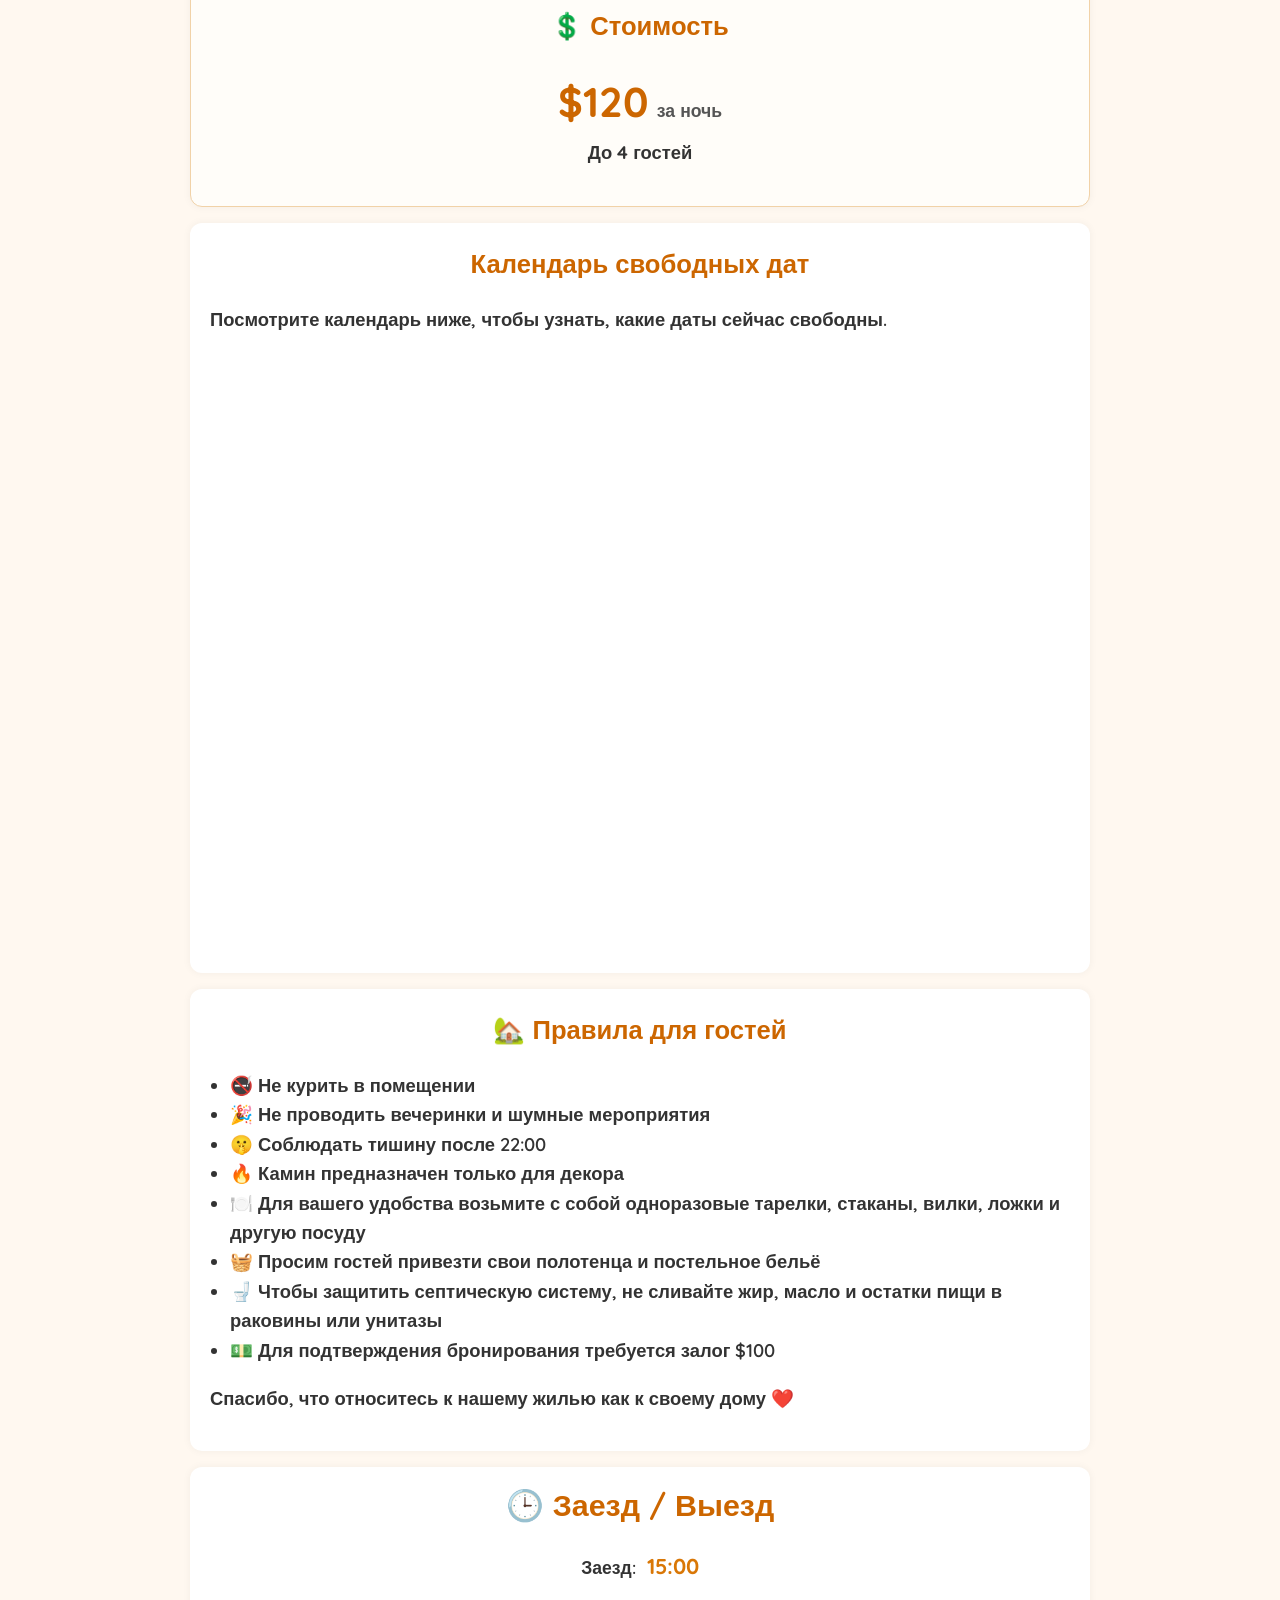
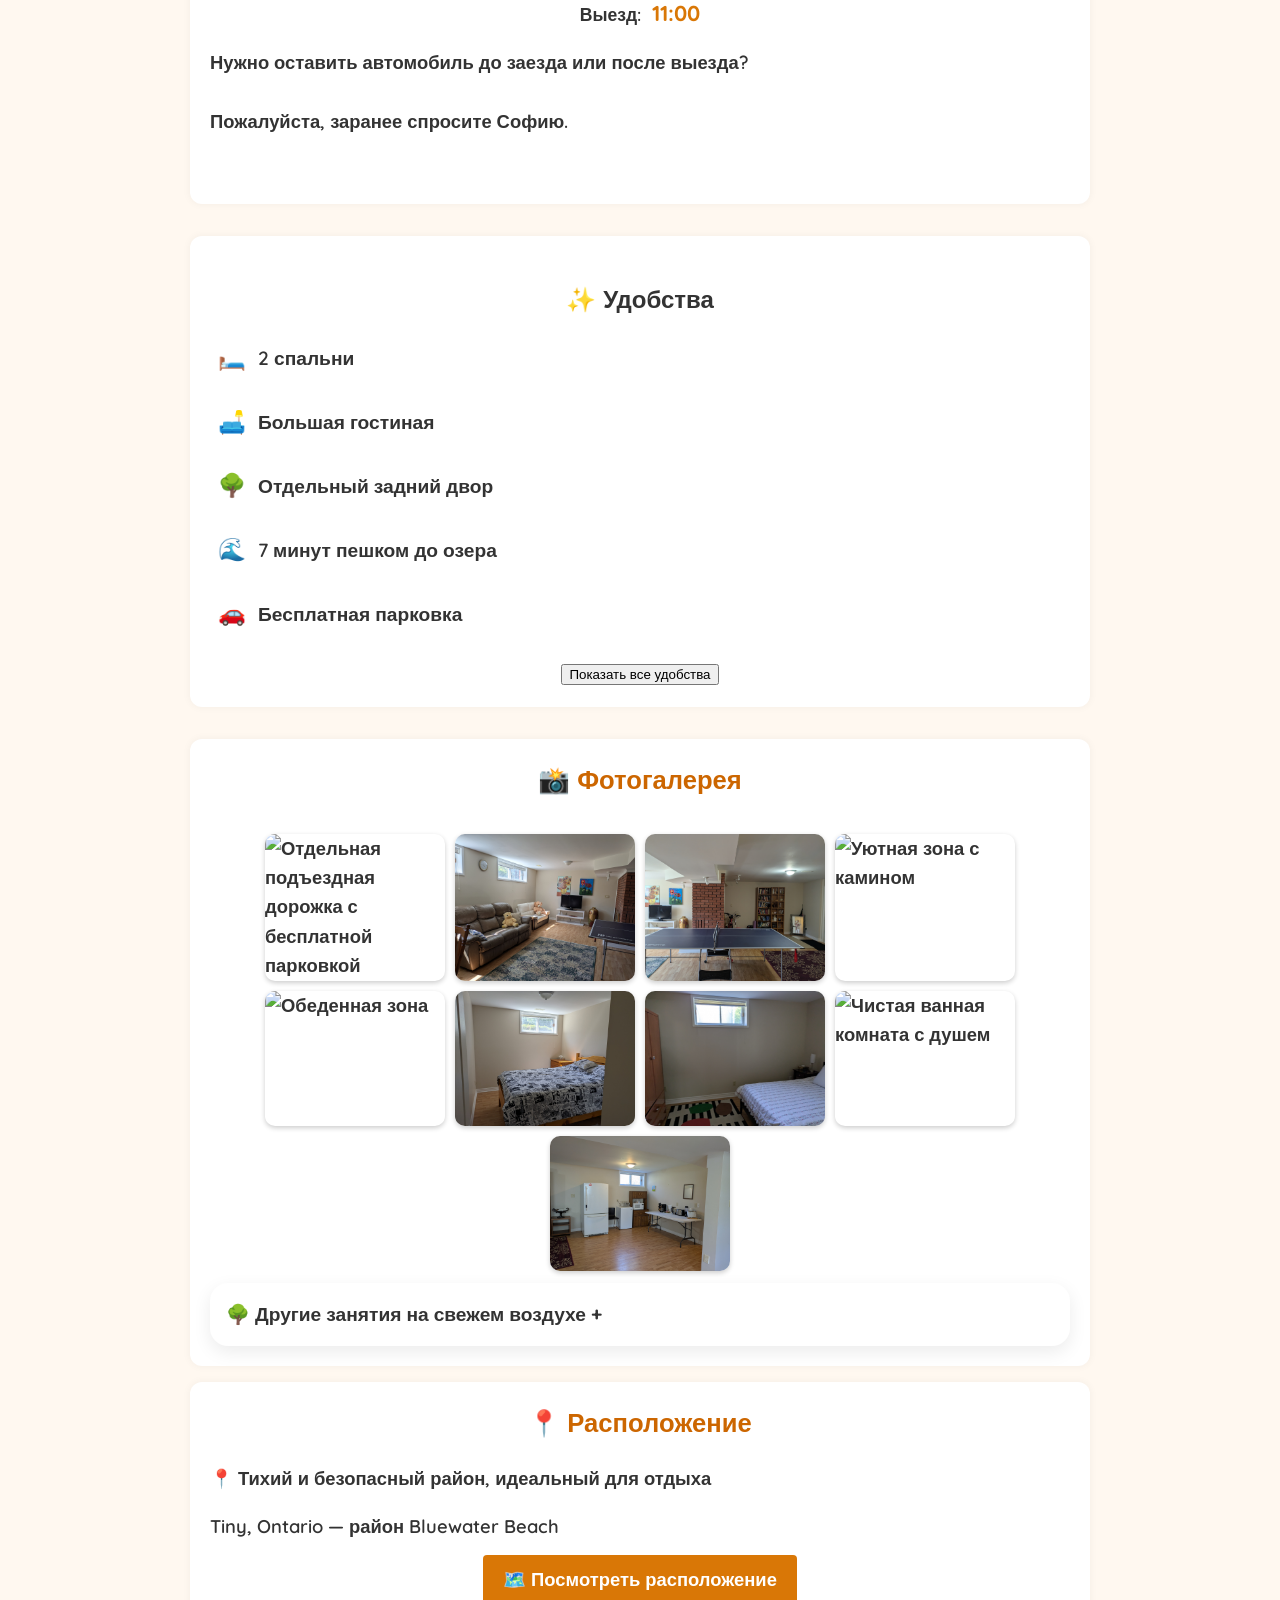
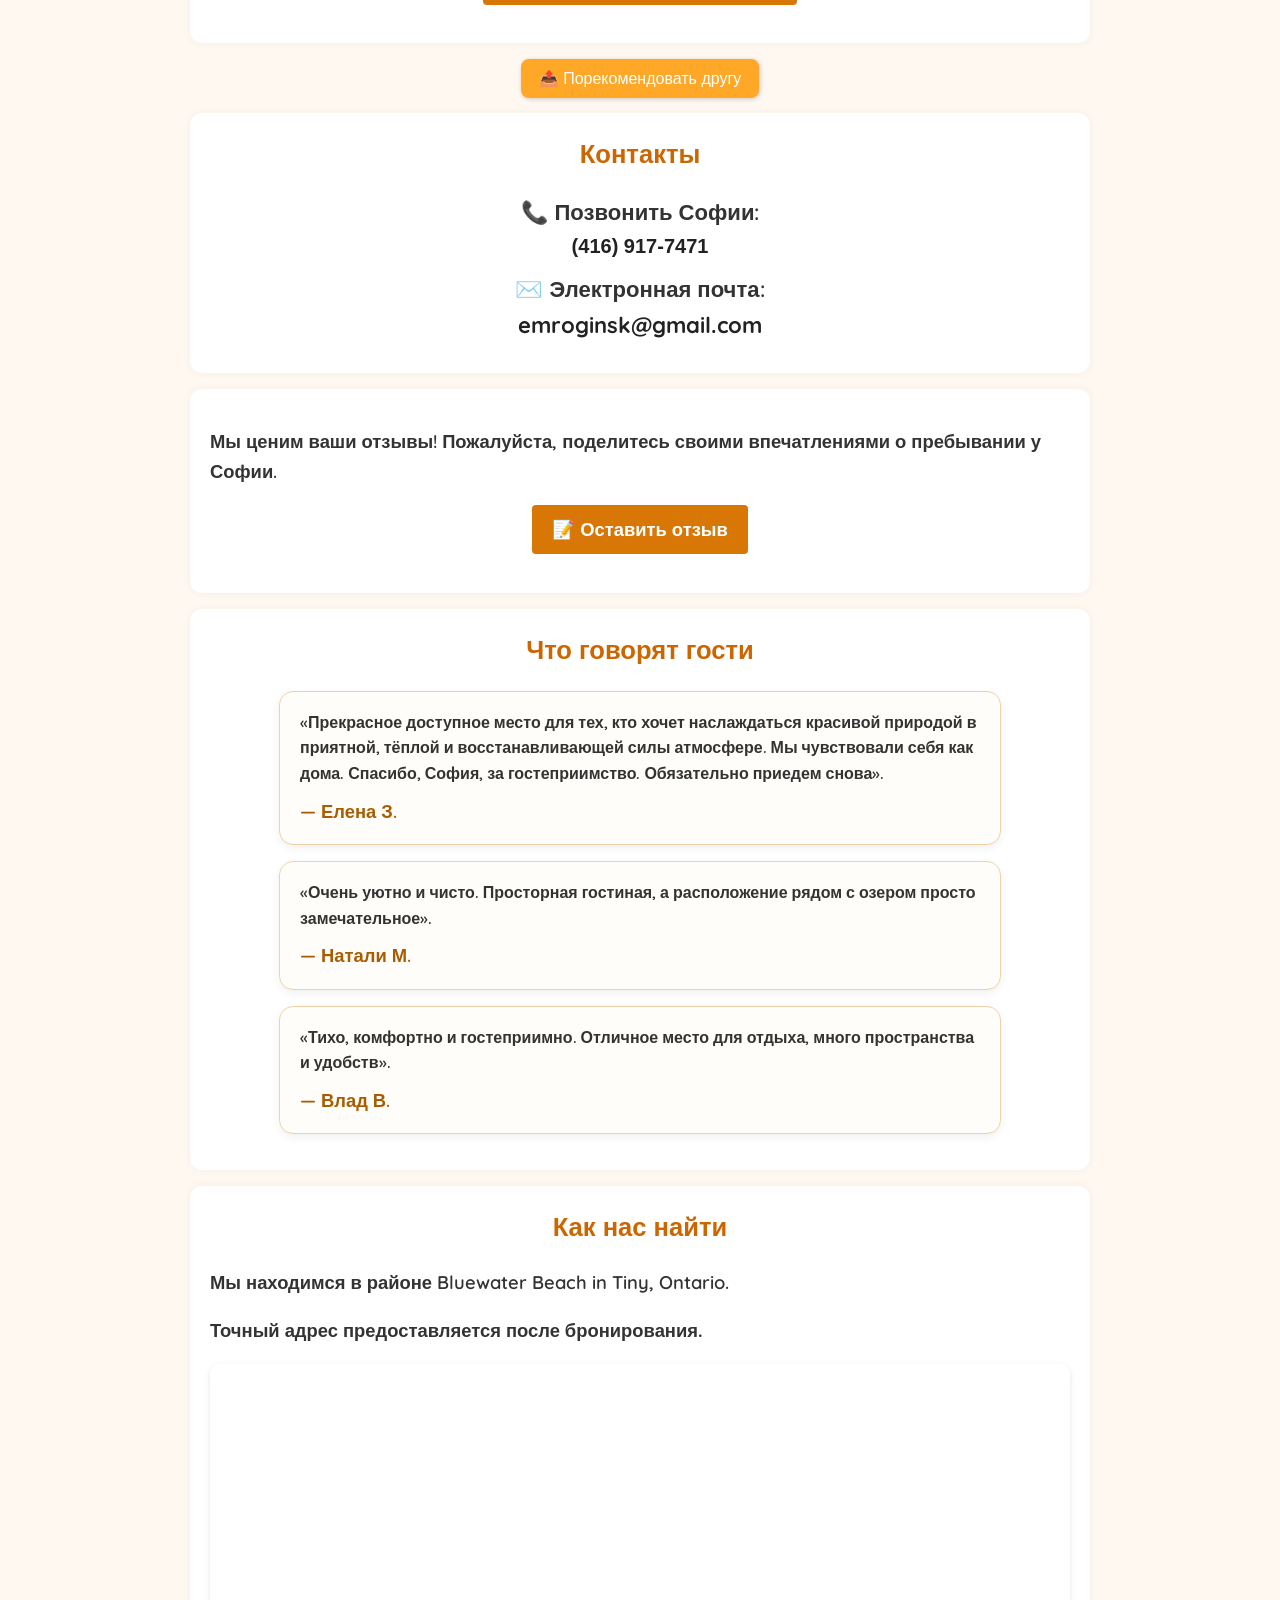
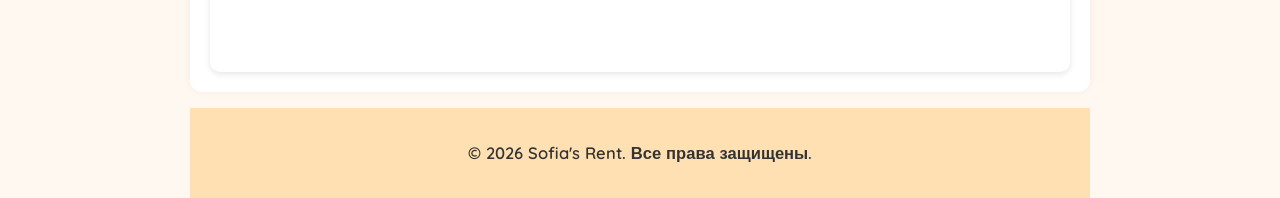
==== commit 3bcc216a: "Update for text" ====
--- a/ru/index.html
+++ b/ru/index.html
@@ -3,7 +3,7 @@
 <head>
   <meta charset="UTF-8" />
   <meta name="viewport" content="width=device-width, initial-scale=1.0"/>
-  <title>Sofia Rent — уютные отдельные апартаменты в Тайни</title>
+  <title>Sofia Rent — уютный отдельный апартамент в Tiny</title>
   <!-- Google tag (gtag.js) -->
   <script async src="https://www.googletagmanager.com/gtag/js?id=G-K74LJWQPLX"></script>
   <script>
@@ -15,8 +15,8 @@
   </script>
 
   <!-- SEO Meta Tags -->
-  <meta name="description" content="Уютные апартаменты на нижнем этаже с 2 спальнями рядом с озером в Тайни, Онтарио. Просторная гостиная, бесплатная парковка, отдельный задний двор и всего 7 минут пешком до пляжа." />
-  <meta name="keywords" content="аренда нижнего этажа, аренда Тайни Онтарио, аренда Блууотер-Бич, 2 спальни, краткосрочная аренда Онтарио, Sofia Rent" />
+  <meta name="description" content="Уютные апартаменты на нижнем этаже с 2 спальнями рядом с озером в Tiny, Онтарио. Просторная гостиная, бесплатная парковка, отдельный задний двор и всего 7 минут пешком до пляжа." />
+  <meta name="keywords" content="аренда нижнего этажа, аренда Tiny Ontario, аренда Блууотер-Бич, 2 спальни, краткосрочная аренда Ontario, Sofia Rent" />
   <meta name="author" content="Lana Vayner" />
 
   <link rel="stylesheet" href="../style.css" />
@@ -279,7 +279,7 @@
     <h2>📍 Расположение</h2>
     <p>📍 Тихий и безопасный район, идеальный для отдыха</p>
     <p>
-      Тайни, Онтарио — район Блууотер-Бич<br>
+      Tiny, Ontario — район Bluewater Beach<br>
       <a href="#map" class="button">🗺️ Посмотреть расположение</a>
     </p>
     
@@ -335,7 +335,7 @@
 
   <section class="map" id="map">
   <h2>Как нас найти</h2>
-  <p>Мы находимся в районе Блууотер-Бич в Тайни, Онтарио.</p>
+  <p>Мы находимся в районе Bluewater Beach in Tiny, Ontario.</p>
   <p><strong>Точный адрес предоставляется после бронирования.</strong></p>
   <div class="map-container">
     <iframe
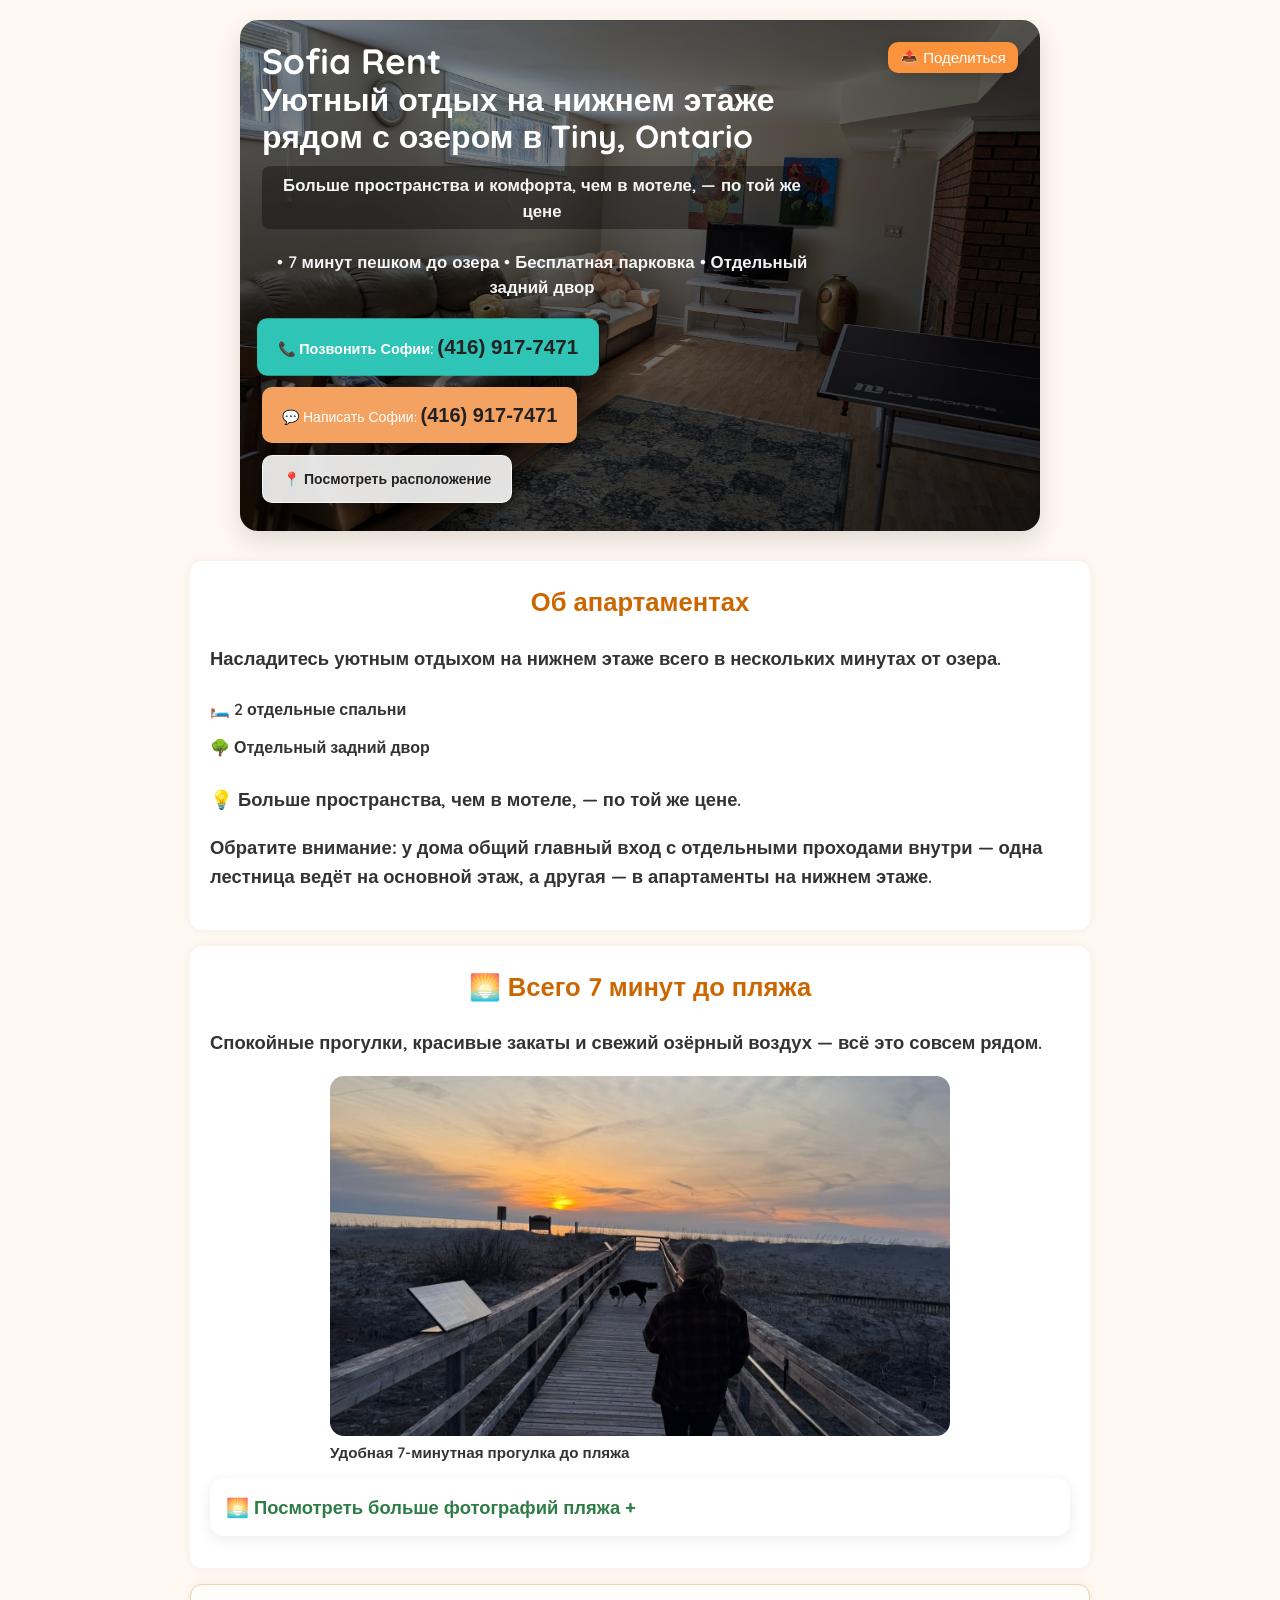
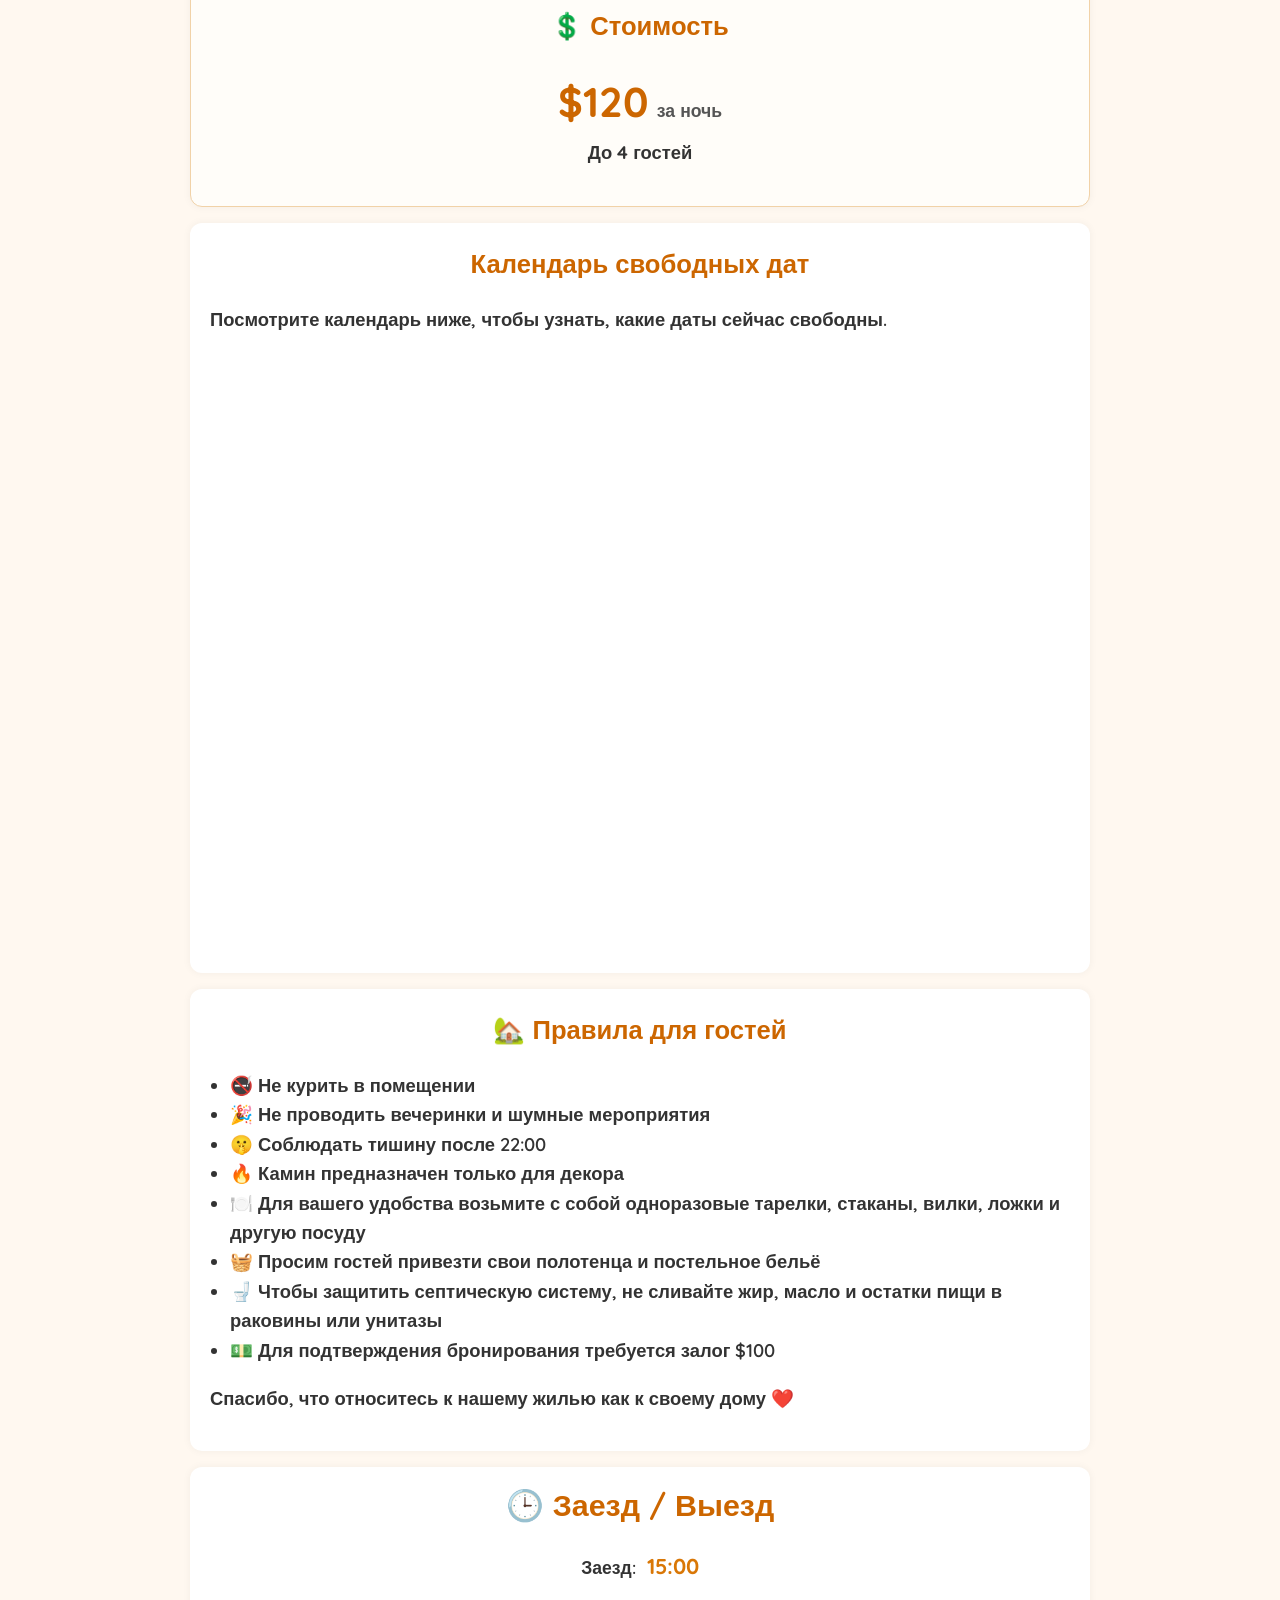
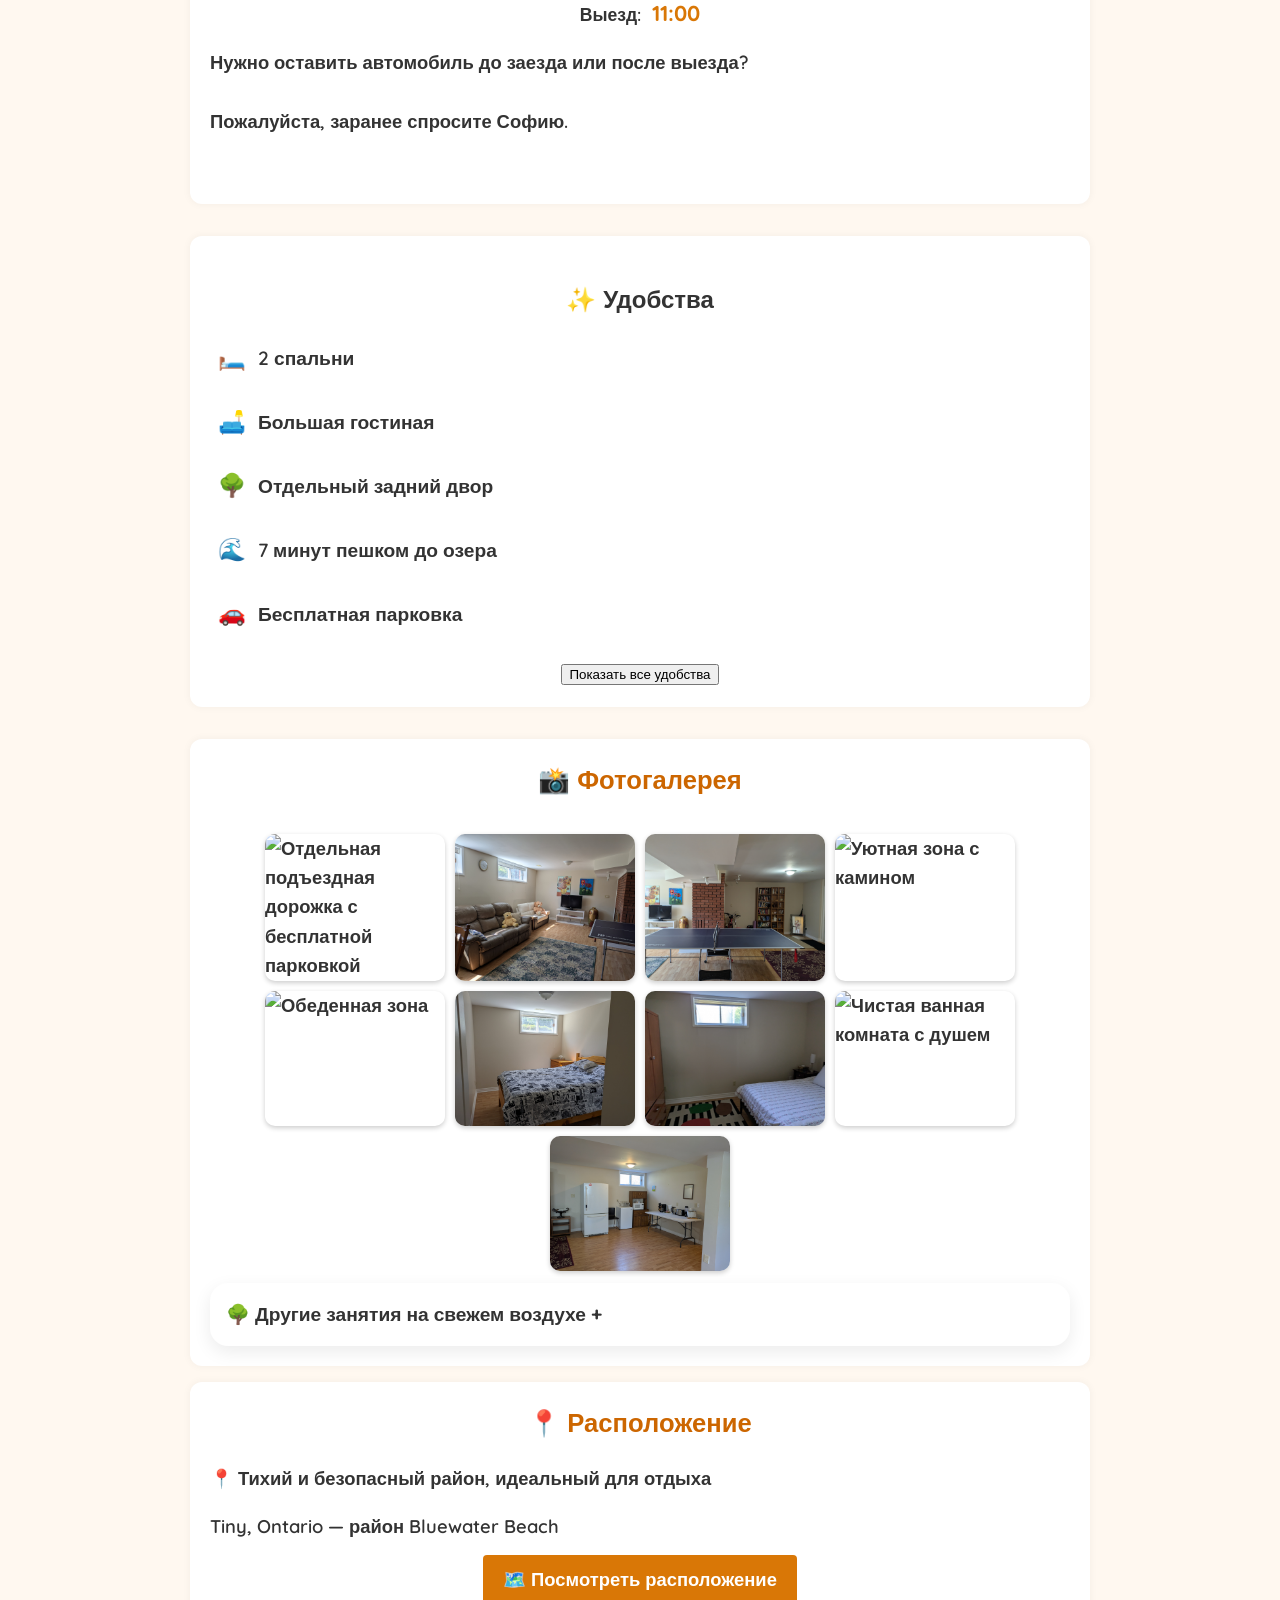
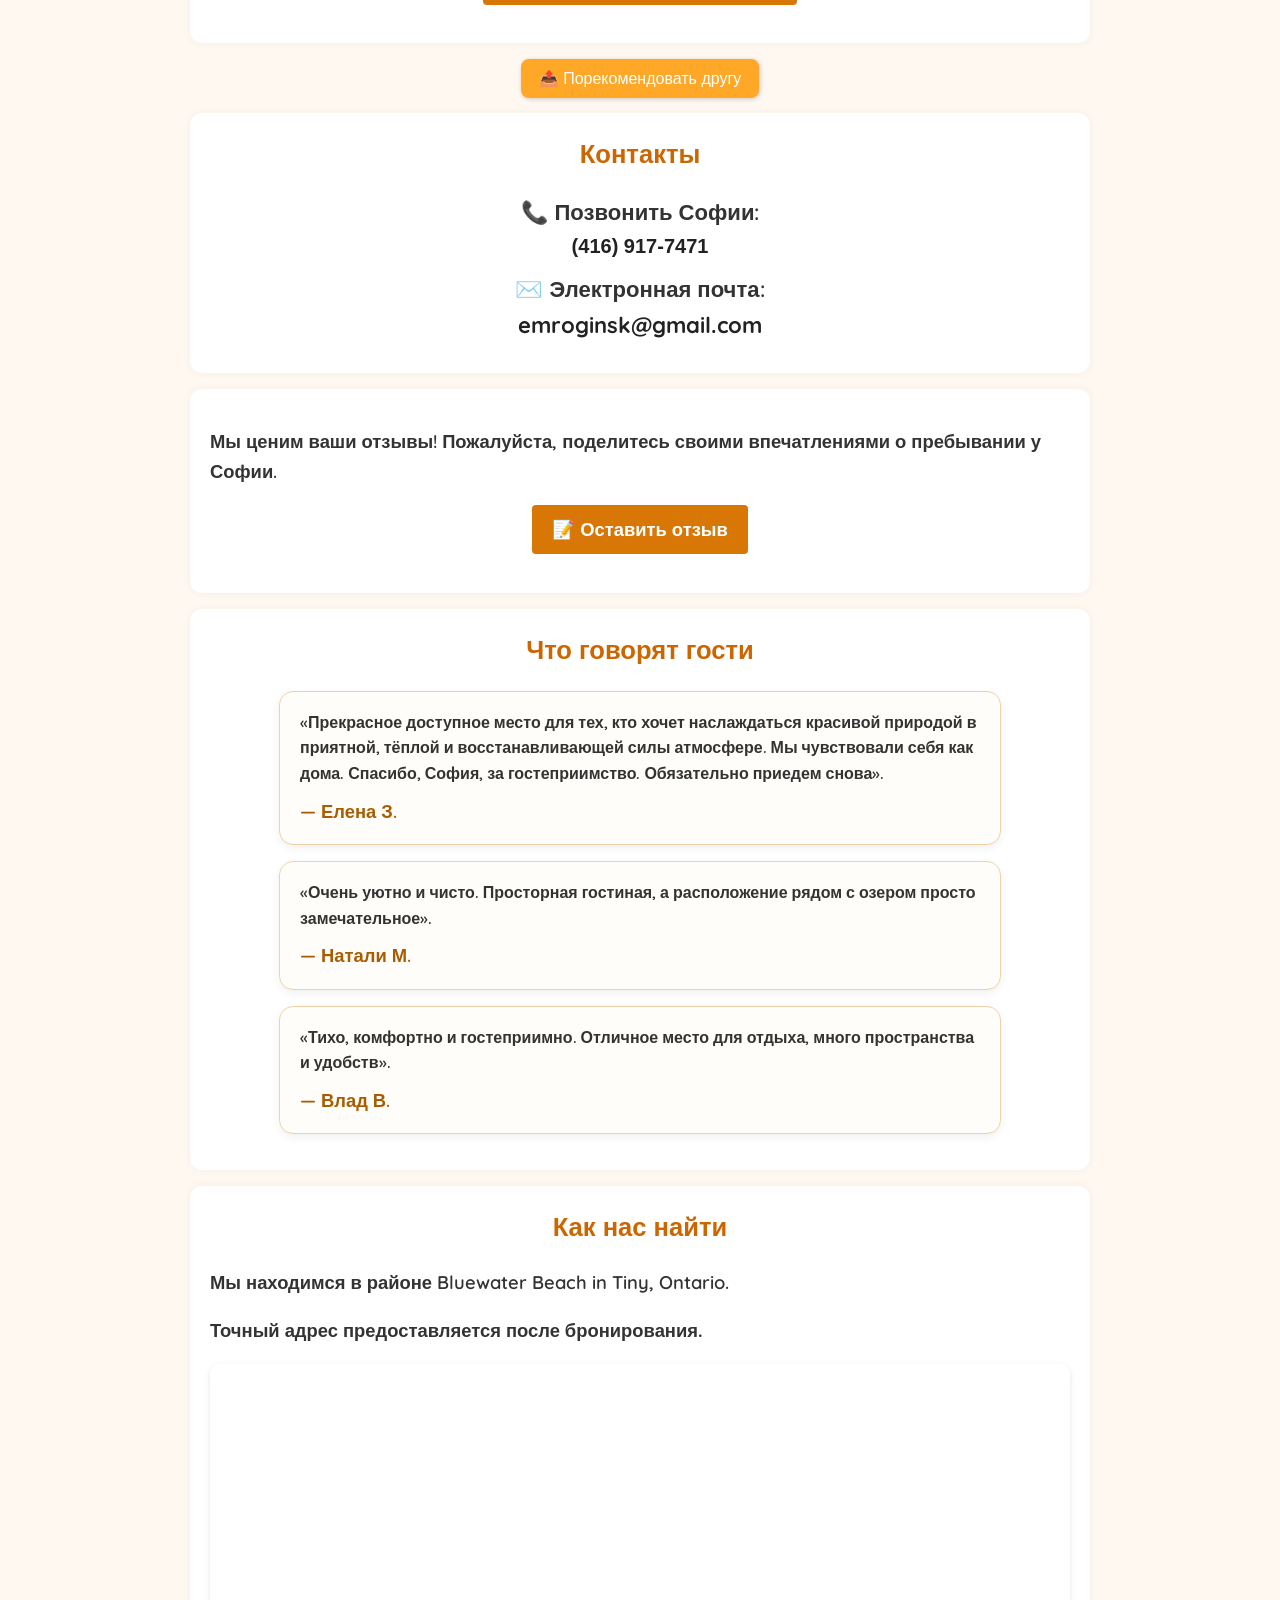
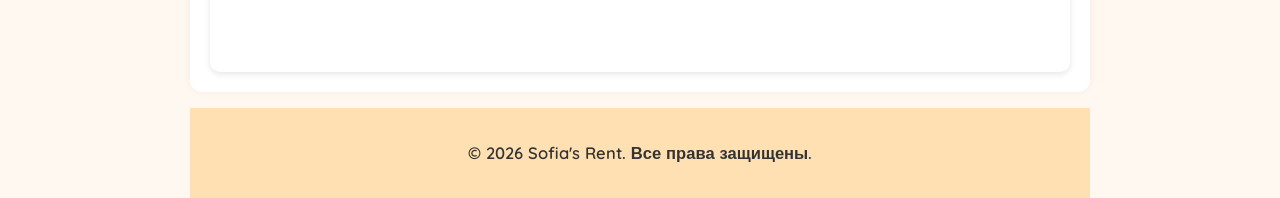
==== commit 91e13302: "Added Tiny Ontario" ====
--- a/ru/index.html
+++ b/ru/index.html
@@ -38,7 +38,8 @@
       </div>
   
       <div class="hero-content">
-        <h2>Уютный отдых на нижнем этаже рядом с озером</h2>
+  <title>Sofia Rent — уютный отдельный апартамент в Tiny</title>
+        <h2>Уютный отдых на нижнем этаже рядом с озером в Tiny, Ontario</h2>
 
       <p class="hero-subtitle">
         Больше пространства и комфорта, чем в мотеле, — по той же цене
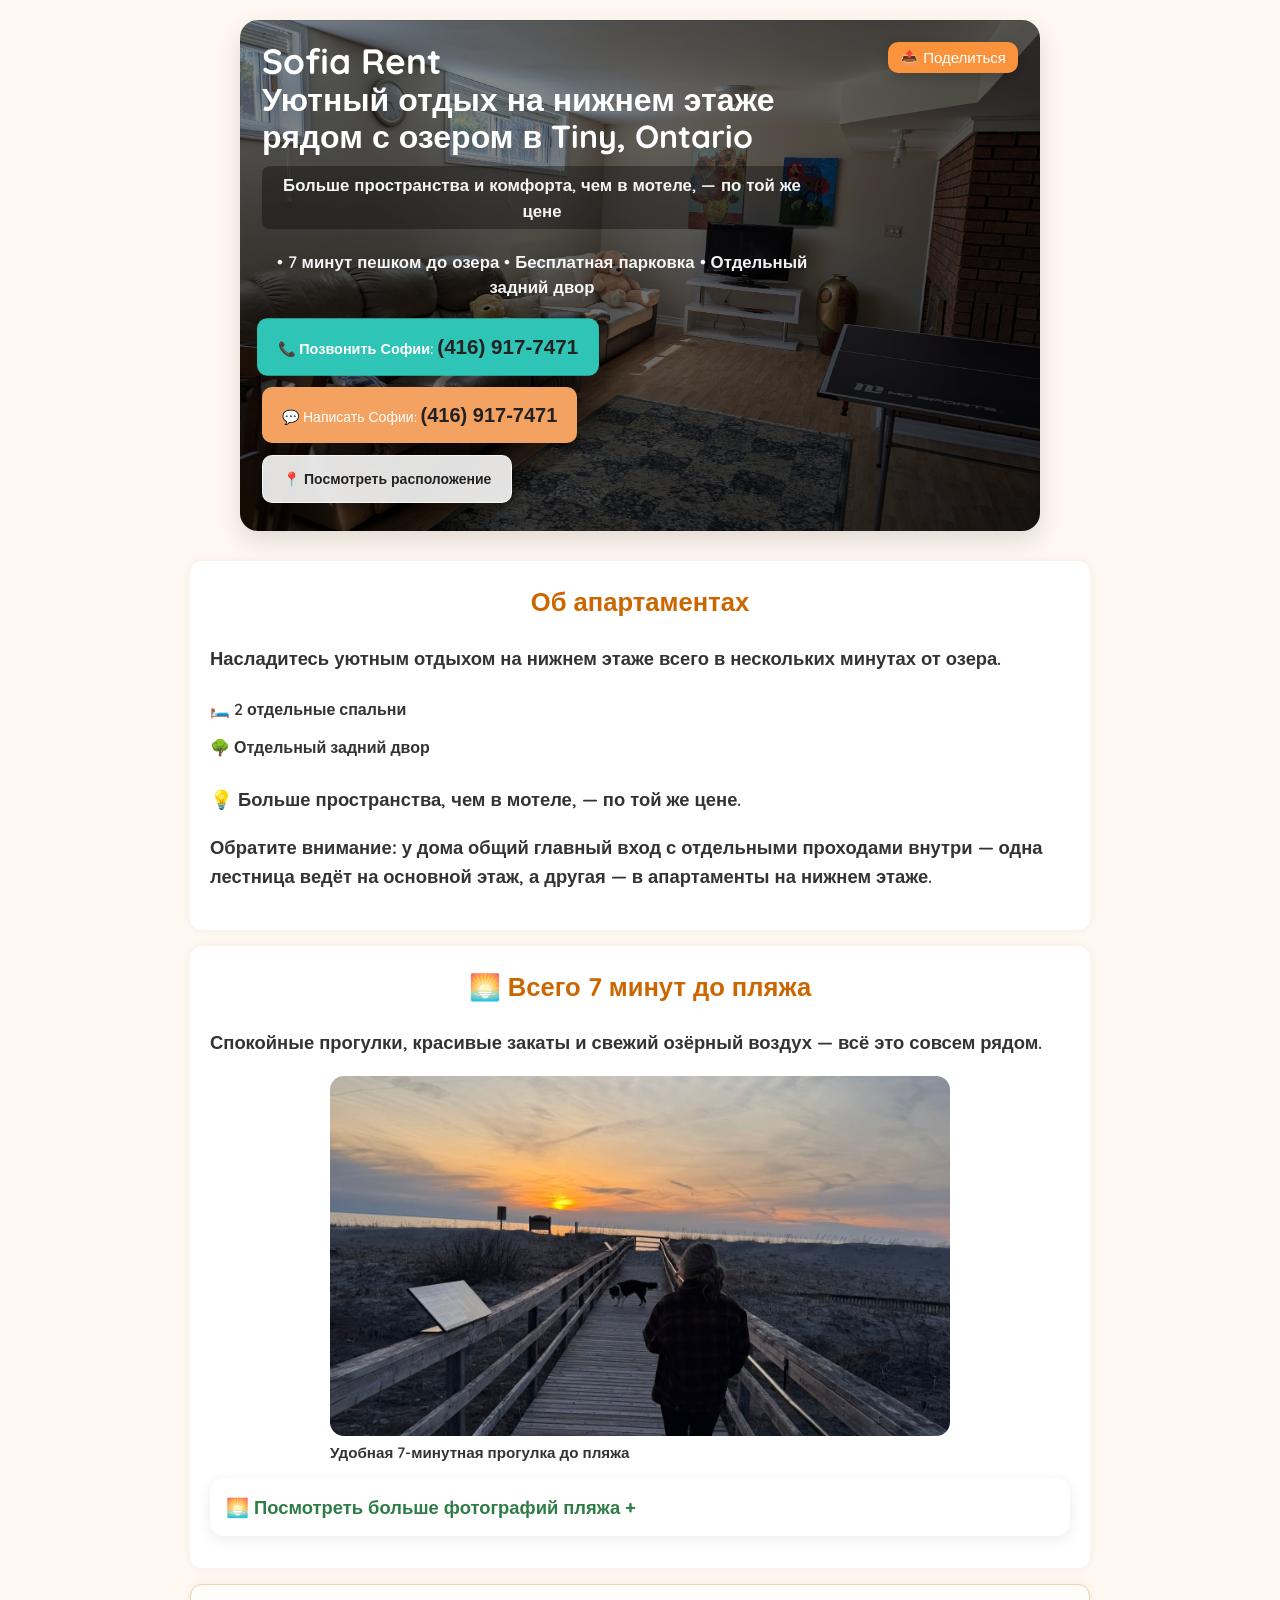
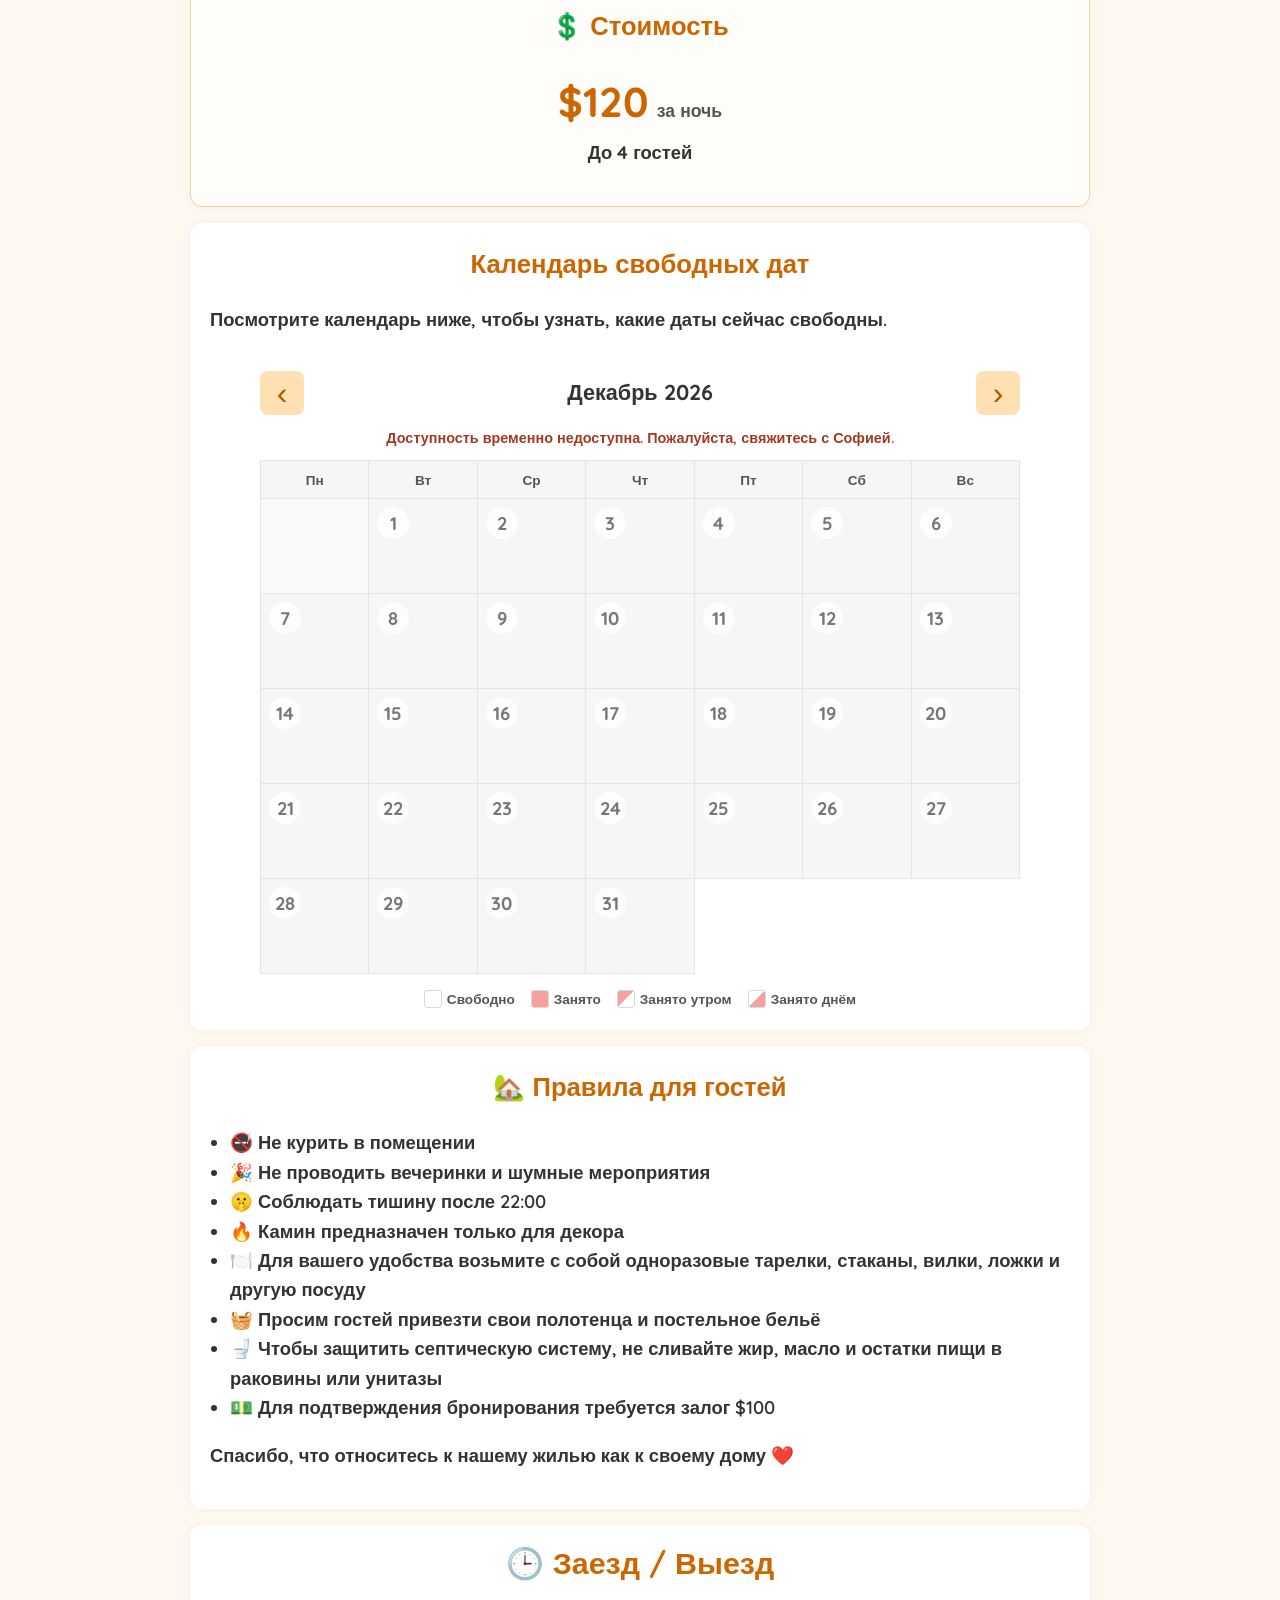
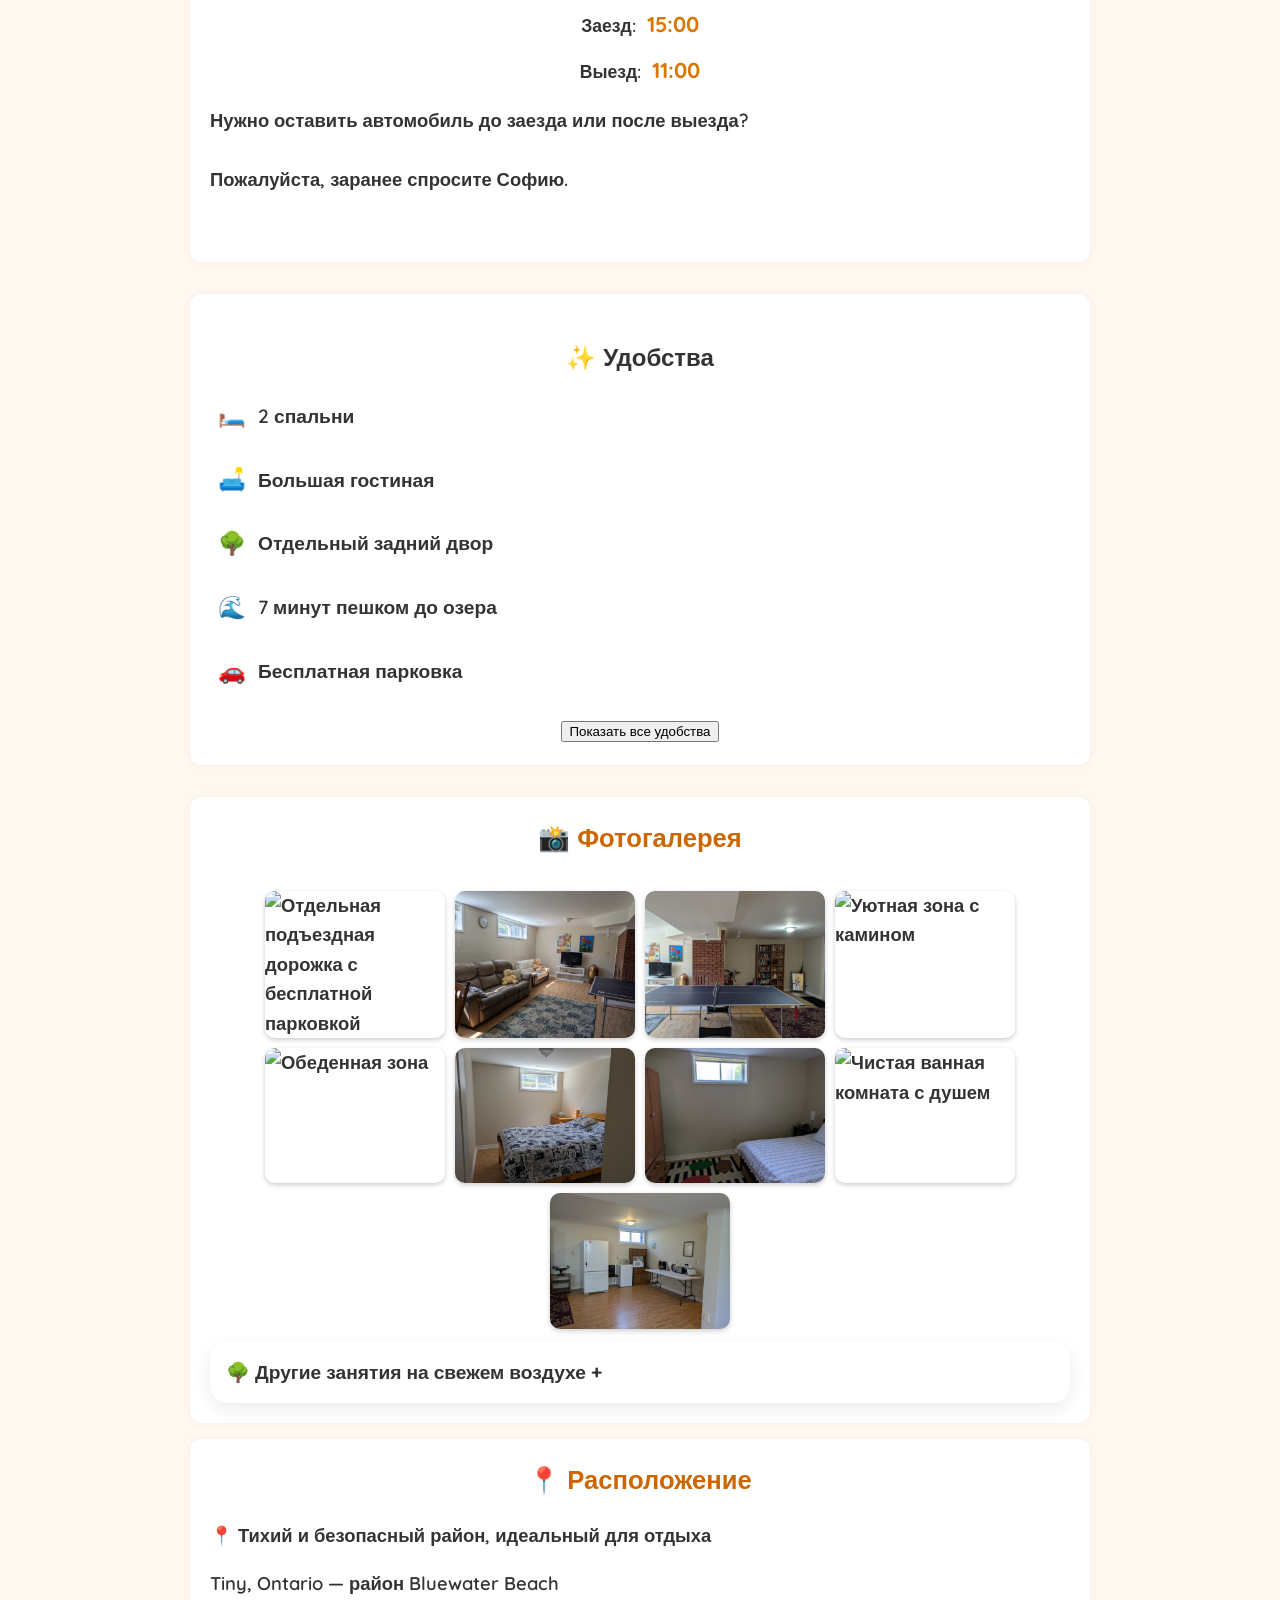
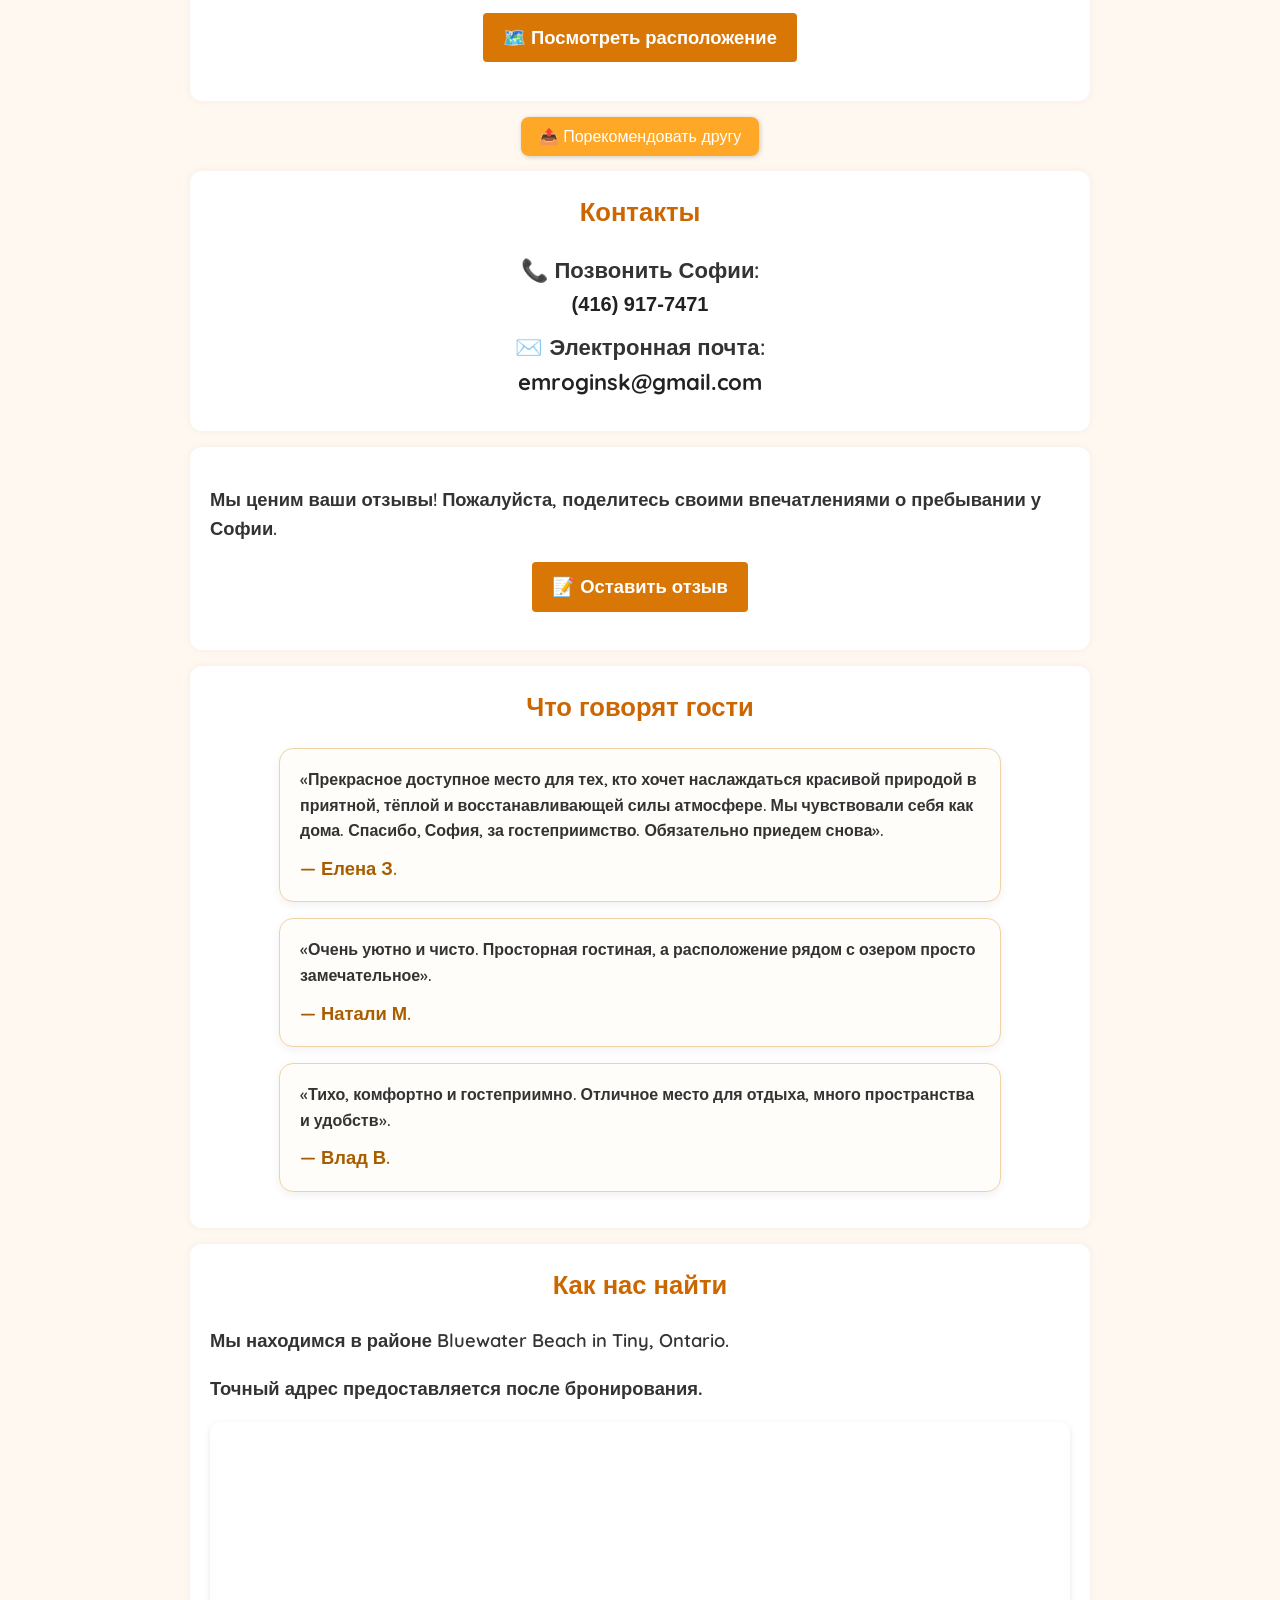
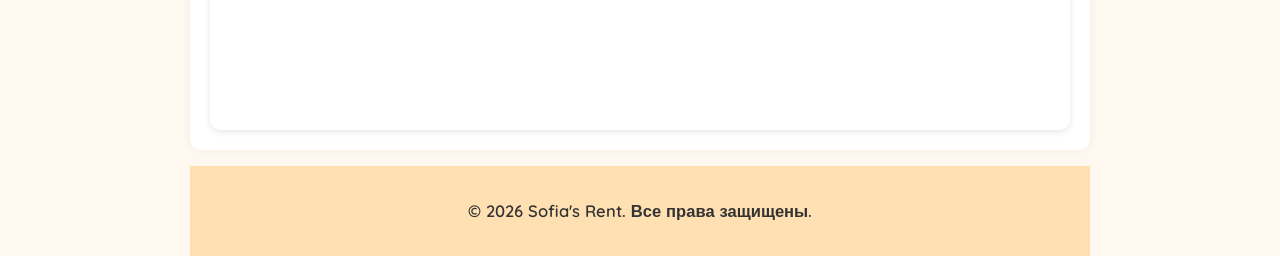
==== commit 0d591208: "Update for calendar" ====
--- a/ru/index.html
+++ b/ru/index.html
@@ -20,6 +20,7 @@
   <meta name="author" content="Lana Vayner" />
 
   <link rel="stylesheet" href="../style.css" />
+  <link rel="stylesheet" href="availability-calendar.css" />
   <link href="https://fonts.googleapis.com/css2?family=Quicksand:wght@400;600;700&display=swap" rel="stylesheet">
 </head>
 
@@ -127,7 +128,21 @@
       <h2>Календарь свободных дат</h2>
       <p>Посмотрите календарь ниже, чтобы узнать, какие даты сейчас свободны.</p>
       <div class="calendar-container">
-        <iframe src="https://calendar.google.com/calendar/embed?src=c32ab8b880a68ef9869fa117eb13963d6594772c99854d003a67405fc00f7c6e%40group.calendar.google.com&amp;ctz=America%2FToronto&amp;hl=ru" style="border: 0" width="800" height="600" frameborder="0" scrolling="no"></iframe>
+        <div class="availability-calendar-app" data-calendar-api="/.netlify/functions/calendar-availability">
+          <div class="availability-calendar-toolbar">
+            <button type="button" class="calendar-nav" data-calendar-prev aria-label="Предыдущий месяц">‹</button>
+            <h3 class="calendar-month" data-calendar-month aria-live="polite"></h3>
+            <button type="button" class="calendar-nav" data-calendar-next aria-label="Следующий месяц">›</button>
+          </div>
+          <div class="calendar-status" data-calendar-status role="status" aria-live="polite">Загрузка доступности…</div>
+          <div class="calendar-grid" data-calendar-grid role="grid" aria-label="Календарь доступности"></div>
+          <div class="calendar-legend" aria-label="Обозначения календаря">
+            <span><i class="legend-swatch available"></i>Свободно</span>
+            <span><i class="legend-swatch booked"></i>Занято</span>
+            <span><i class="legend-swatch booked-am"></i>Занято утром</span>
+            <span><i class="legend-swatch booked-pm"></i>Занято днём</span>
+          </div>
+        </div>
       </div>
     </section>
 
@@ -396,6 +411,131 @@
 </script>
 
 <script>
+  (function () {
+    const app = document.querySelector('.availability-calendar-app');
+    if (!app) return;
+
+    const monthLabel = app.querySelector('[data-calendar-month]');
+    const grid = app.querySelector('[data-calendar-grid]');
+    const status = app.querySelector('[data-calendar-status]');
+    const prevButton = app.querySelector('[data-calendar-prev]');
+    const nextButton = app.querySelector('[data-calendar-next]');
+    const apiPath = app.dataset.calendarApi;
+    const monthNames = ['Январь', 'Февраль', 'Март', 'Апрель', 'Май', 'Июнь', 'Июль', 'Август', 'Сентябрь', 'Октябрь', 'Ноябрь', 'Декабрь'];
+    const weekdayNames = ['Пн', 'Вт', 'Ср', 'Чт', 'Пт', 'Сб', 'Вс'];
+    const weekdayNamesLong = ['понедельник', 'вторник', 'среда', 'четверг', 'пятница', 'суббота', 'воскресенье'];
+    const stateLabels = {
+      available: 'свободно',
+      booked: 'занято весь день',
+      'booked-am': 'занято утром',
+      'booked-pm': 'занято днём',
+      unknown: 'доступность не загружена'
+    };
+    const today = new Date();
+    let displayedMonth = new Date(today.getFullYear(), today.getMonth(), 1);
+    let availability = new Map();
+    let dataLoaded = false;
+    let requestId = 0;
+
+    function pad(value) {
+      return String(value).padStart(2, '0');
+    }
+
+    function formatDate(date) {
+      return date.getFullYear() + '-' + pad(date.getMonth() + 1) + '-' + pad(date.getDate());
+    }
+
+    function monthRange(month) {
+      const start = new Date(month.getFullYear(), month.getMonth(), 1);
+      const end = new Date(month.getFullYear(), month.getMonth() + 1, 0);
+      return { start: formatDate(start), end: formatDate(end) };
+    }
+
+    function setStatus(message, isError) {
+      status.textContent = message;
+      status.classList.toggle('is-error', Boolean(isError));
+    }
+
+    function render(month) {
+      monthLabel.textContent = monthNames[month.getMonth()] + ' ' + month.getFullYear();
+      grid.replaceChildren();
+
+      weekdayNames.forEach(function (name, index) {
+        const heading = document.createElement('div');
+        heading.className = 'calendar-weekday';
+        heading.setAttribute('role', 'columnheader');
+        heading.innerHTML = '<span class="weekday-short">' + name + '</span><span class="weekday-long">' + weekdayNamesLong[index] + '</span>';
+        grid.appendChild(heading);
+      });
+
+      const firstDay = new Date(month.getFullYear(), month.getMonth(), 1);
+      const offset = (firstDay.getDay() + 6) % 7;
+      const daysInMonth = new Date(month.getFullYear(), month.getMonth() + 1, 0).getDate();
+
+      for (let i = 0; i < offset; i += 1) {
+        const empty = document.createElement('div');
+        empty.className = 'calendar-day is-empty';
+        empty.setAttribute('role', 'gridcell');
+        grid.appendChild(empty);
+      }
+
+      for (let day = 1; day <= daysInMonth; day += 1) {
+        const date = new Date(month.getFullYear(), month.getMonth(), day);
+        const key = formatDate(date);
+        const state = dataLoaded ? (availability.get(key) || 'available') : 'unknown';
+        const cell = document.createElement('div');
+        const number = document.createElement('span');
+        cell.className = 'calendar-day state-' + state;
+        cell.setAttribute('role', 'gridcell');
+        cell.setAttribute('aria-label', day + ' ' + monthNames[month.getMonth()] + ' ' + month.getFullYear() + ', ' + stateLabels[state]);
+        cell.dataset.date = key;
+        number.className = 'calendar-day-number';
+        number.textContent = day;
+        cell.appendChild(number);
+        grid.appendChild(cell);
+      }
+    }
+
+    async function loadMonth(month) {
+      const currentRequest = ++requestId;
+      const range = monthRange(month);
+      setStatus('Загрузка доступности…', false);
+      availability = new Map();
+      dataLoaded = false;
+      render(month);
+
+      try {
+        const response = await fetch(apiPath + '?start=' + encodeURIComponent(range.start) + '&end=' + encodeURIComponent(range.end), { headers: { Accept: 'application/json' } });
+        if (!response.ok) throw new Error('Calendar request failed');
+        const payload = await response.json();
+        if (!payload || !Array.isArray(payload.days)) throw new Error('Invalid calendar response');
+        if (currentRequest !== requestId) return;
+        payload.days.forEach(function (item) {
+          if (item && /^\d{4}-\d{2}-\d{2}$/.test(item.date) && stateLabels[item.state]) availability.set(item.date, item.state);
+        });
+        dataLoaded = true;
+        setStatus('Обновлено: ' + new Date().toLocaleTimeString('ru-CA', { hour: '2-digit', minute: '2-digit' }), false);
+        render(month);
+      } catch (error) {
+        if (currentRequest !== requestId) return;
+        setStatus('Доступность временно недоступна. Пожалуйста, свяжитесь с Софией.', true);
+        render(month);
+      }
+    }
+
+    prevButton.addEventListener('click', function () {
+      displayedMonth = new Date(displayedMonth.getFullYear(), displayedMonth.getMonth() - 1, 1);
+      loadMonth(displayedMonth);
+    });
+    nextButton.addEventListener('click', function () {
+      displayedMonth = new Date(displayedMonth.getFullYear(), displayedMonth.getMonth() + 1, 1);
+      loadMonth(displayedMonth);
+    });
+    loadMonth(displayedMonth);
+  }());
+</script>
+
+<script>
   const galleryImages = Array.from(document.querySelectorAll('.gallery-img'));
   let currentIndex = 0;
   let lightboxOverlay = null;
--- a/ru/availability-calendar.css
+++ b/ru/availability-calendar.css
@@ -0,0 +1,203 @@
+.availability-calendar-app {
+  width: 100%;
+  max-width: 760px;
+  margin: 18px auto 0;
+  overflow: hidden;
+  color: #333;
+}
+
+.availability-calendar-toolbar {
+  display: grid;
+  grid-template-columns: 44px 1fr 44px;
+  align-items: center;
+  gap: 8px;
+  margin-bottom: 12px;
+}
+
+.calendar-month {
+  margin: 0;
+  color: #333;
+  font-size: 1.35rem;
+  text-align: center;
+}
+
+.calendar-nav {
+  width: 44px;
+  height: 44px;
+  padding: 0;
+  border: 0;
+  border-radius: 8px;
+  background: #ffe0b2;
+  color: #a85d00;
+  font-size: 2rem;
+  line-height: 1;
+  cursor: pointer;
+}
+
+.calendar-nav:hover,
+.calendar-nav:focus-visible {
+  background: #ffcc80;
+}
+
+.calendar-status {
+  min-height: 1.5em;
+  margin-bottom: 10px;
+  color: #666;
+  font-size: 0.9rem;
+  text-align: center;
+}
+
+.calendar-status.is-error {
+  color: #a33a22;
+}
+
+.calendar-grid {
+  display: grid;
+  grid-template-columns: repeat(7, minmax(0, 1fr));
+  border-top: 1px solid #e1e5e8;
+  border-left: 1px solid #e1e5e8;
+  overflow: hidden;
+}
+
+.calendar-weekday,
+.calendar-day {
+  min-width: 0;
+  border-right: 1px solid #e1e5e8;
+  border-bottom: 1px solid #e1e5e8;
+}
+
+.calendar-weekday {
+  padding: 8px 4px;
+  background: #f4f6f8;
+  color: #555;
+  font-size: 0.85rem;
+  font-weight: 700;
+  text-align: center;
+}
+
+.weekday-long {
+  display: none;
+}
+
+.calendar-day {
+  position: relative;
+  min-height: 78px;
+  padding: 8px;
+  background: #fff;
+  isolation: isolate;
+}
+
+.calendar-day::before {
+  position: absolute;
+  z-index: -1;
+  inset: 0;
+  content: '';
+}
+
+.calendar-day.state-booked::before {
+  background: #f7a0a0;
+}
+
+.calendar-day.state-unknown::before {
+  background: #f4f6f8;
+}
+
+.calendar-day.state-unknown .calendar-day-number {
+  color: #777;
+}
+
+.calendar-day.state-booked-am::before {
+  background: linear-gradient(135deg, #f7a0a0 0 50%, #fff 50% 100%);
+}
+
+.calendar-day.state-booked-pm::before {
+  background: linear-gradient(135deg, #fff 0 50%, #f7a0a0 50% 100%);
+}
+
+.calendar-day-number {
+  position: relative;
+  z-index: 1;
+  display: inline-flex;
+  align-items: center;
+  justify-content: center;
+  width: 2rem;
+  height: 2rem;
+  border-radius: 50%;
+  background: rgba(255, 255, 255, 0.78);
+  color: #222;
+  font-weight: 700;
+}
+
+.calendar-day.is-empty {
+  min-height: 78px;
+  background: #fafafa;
+}
+
+.calendar-legend {
+  display: flex;
+  flex-wrap: wrap;
+  justify-content: center;
+  gap: 10px 16px;
+  margin-top: 14px;
+  color: #555;
+  font-size: 0.85rem;
+}
+
+.calendar-legend span {
+  display: inline-flex;
+  align-items: center;
+  gap: 5px;
+}
+
+.legend-swatch {
+  display: inline-block;
+  width: 16px;
+  height: 16px;
+  border: 1px solid #d4d9dd;
+  border-radius: 3px;
+  background: #fff;
+}
+
+.legend-swatch.booked {
+  background: #f7a0a0;
+}
+
+.legend-swatch.booked-am {
+  background: linear-gradient(135deg, #f7a0a0 0 50%, #fff 50% 100%);
+}
+
+.legend-swatch.booked-pm {
+  background: linear-gradient(135deg, #fff 0 50%, #f7a0a0 50% 100%);
+}
+
+@media (max-width: 600px) {
+  .availability-calendar-toolbar {
+    grid-template-columns: 40px 1fr 40px;
+  }
+
+  .calendar-nav {
+    width: 40px;
+    height: 40px;
+  }
+
+  .calendar-month {
+    font-size: 1.15rem;
+  }
+
+  .calendar-day,
+  .calendar-day.is-empty {
+    min-height: 58px;
+    padding: 5px;
+  }
+
+  .calendar-day-number {
+    width: 1.75rem;
+    height: 1.75rem;
+    font-size: 0.95rem;
+  }
+
+  .calendar-legend {
+    justify-content: flex-start;
+    font-size: 0.78rem;
+  }
+}
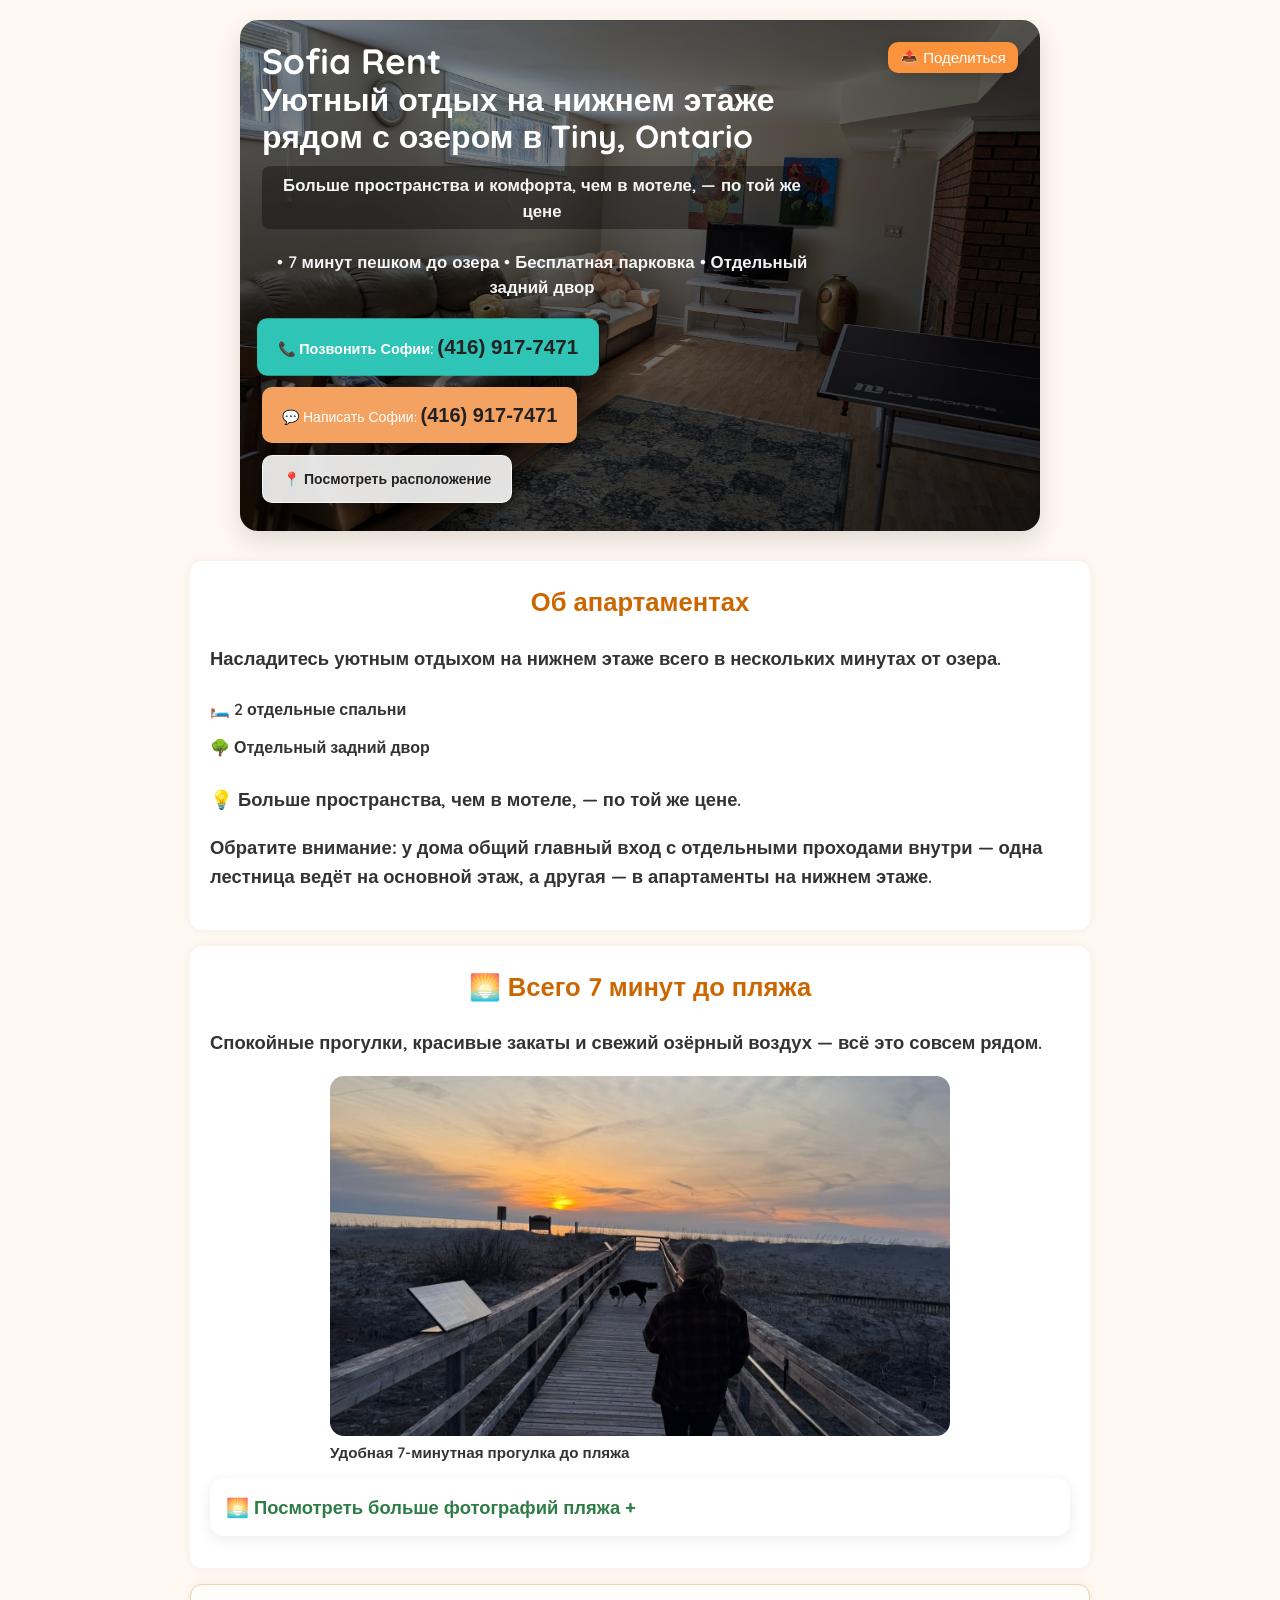
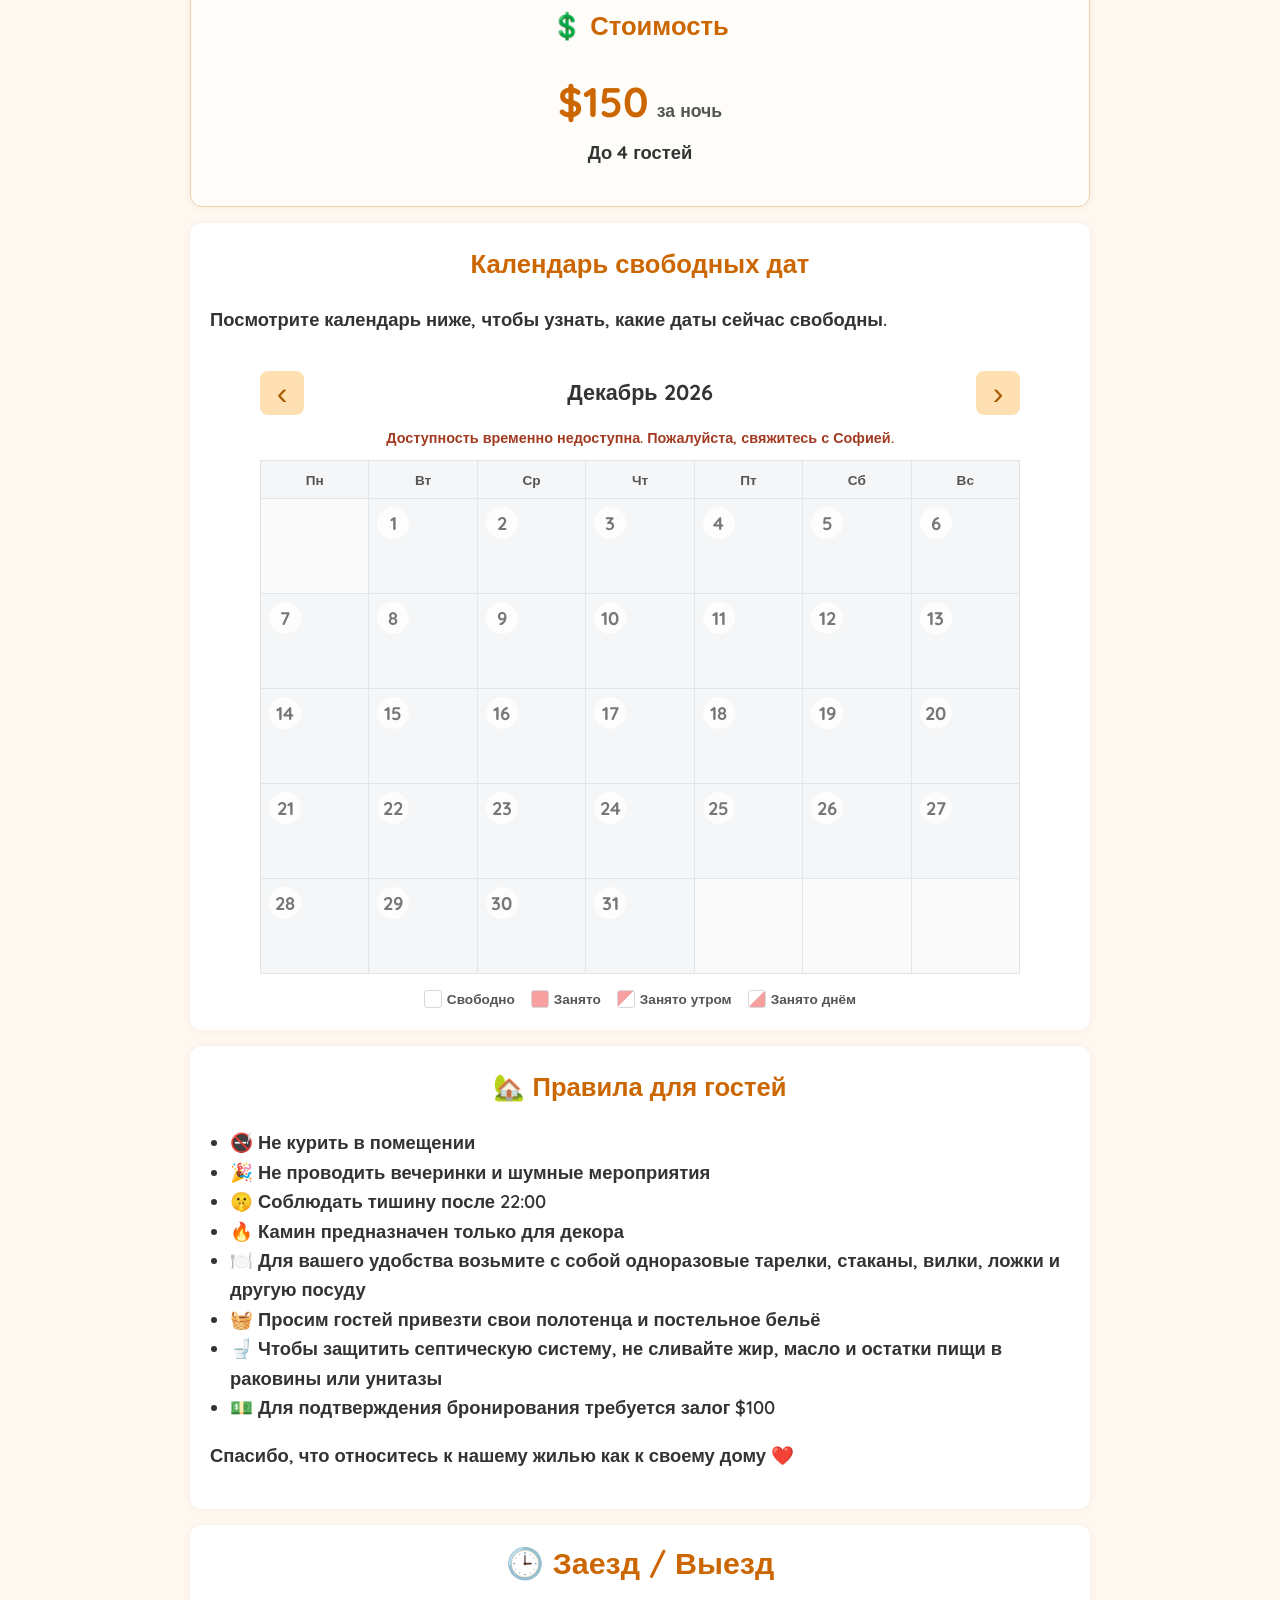
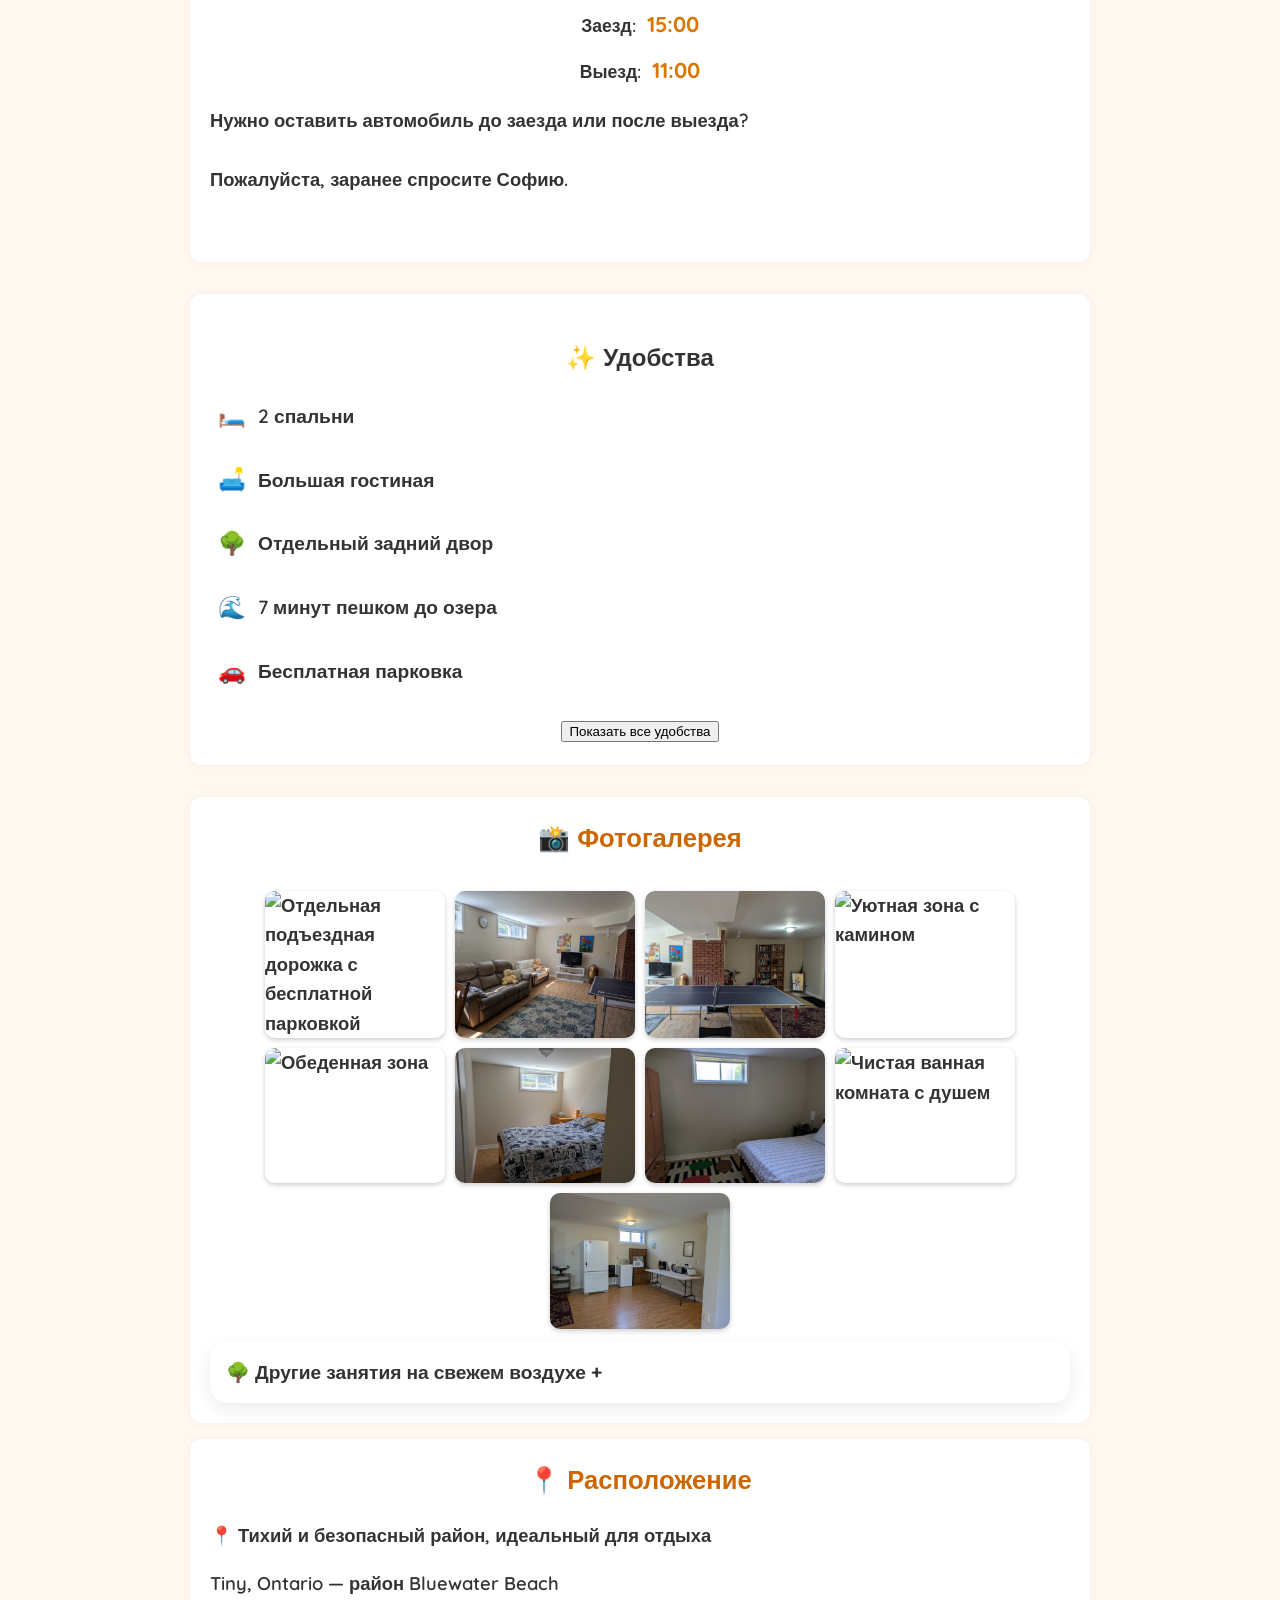
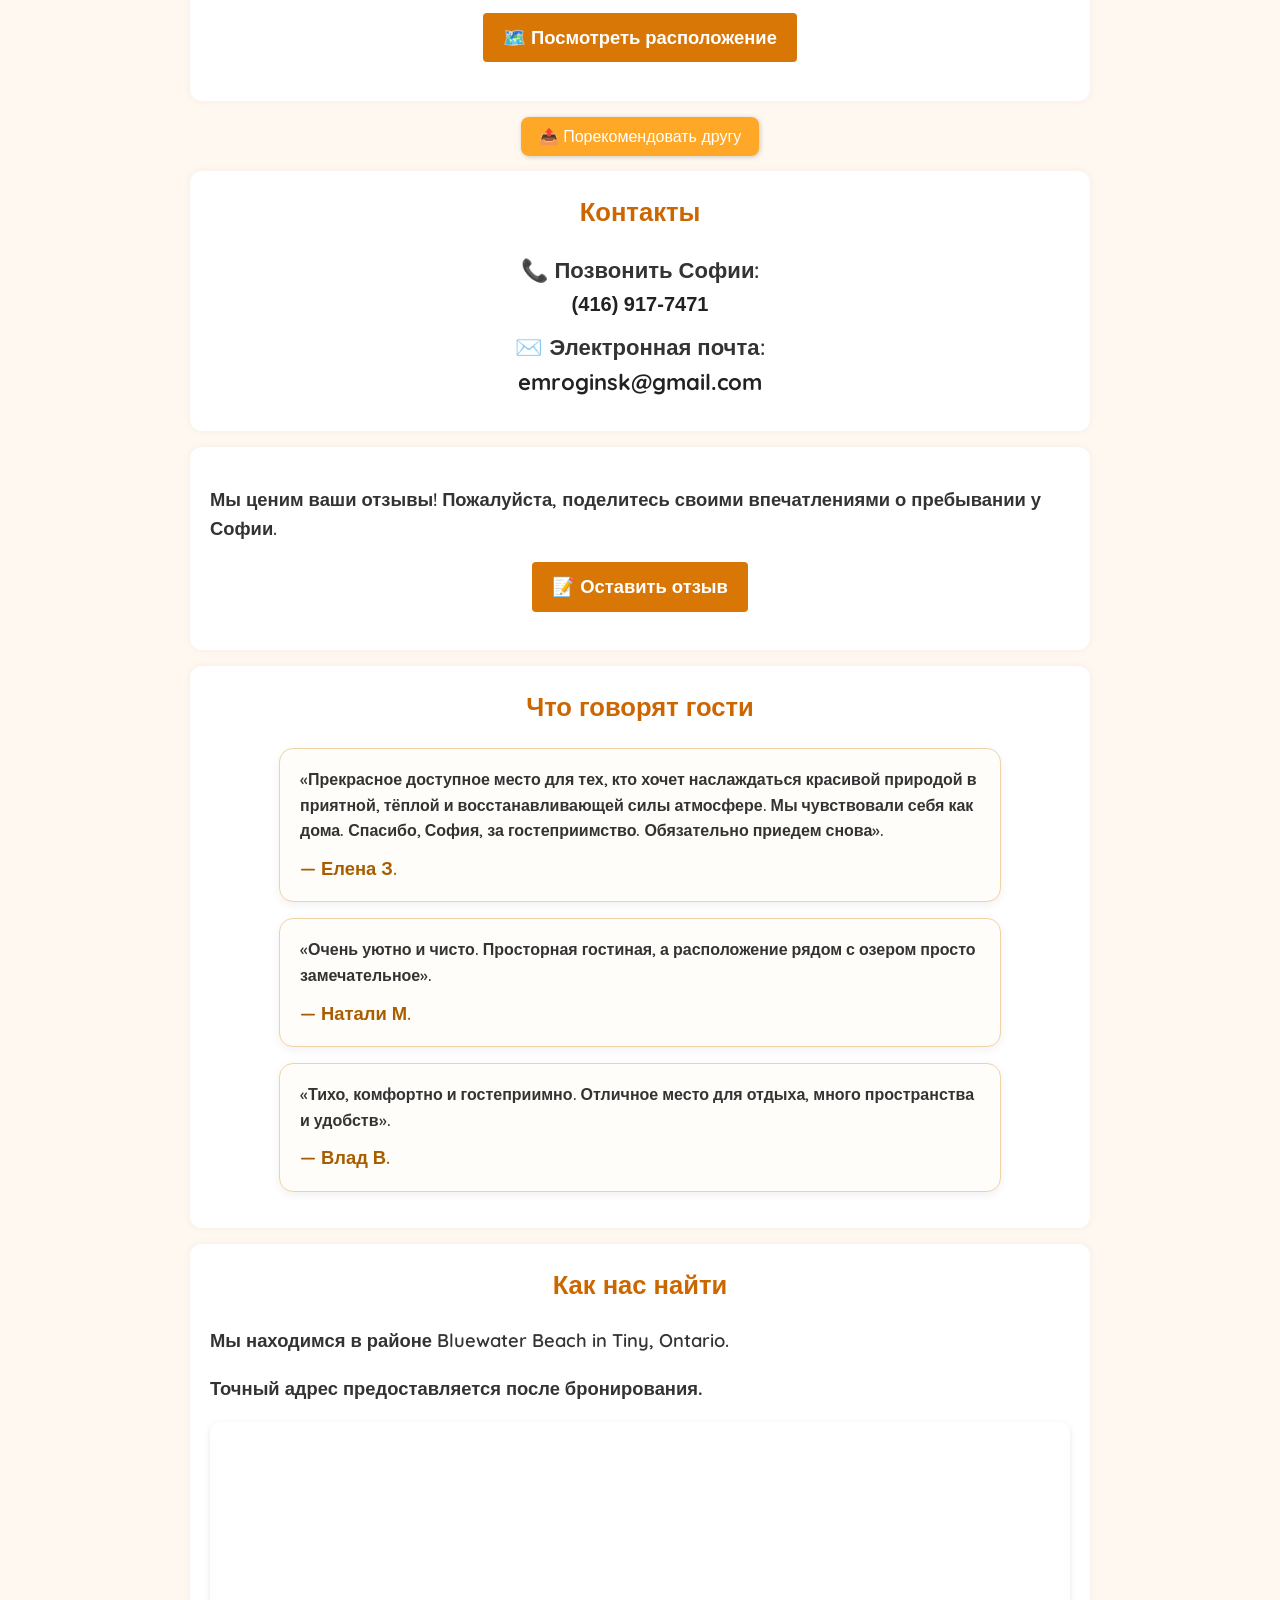
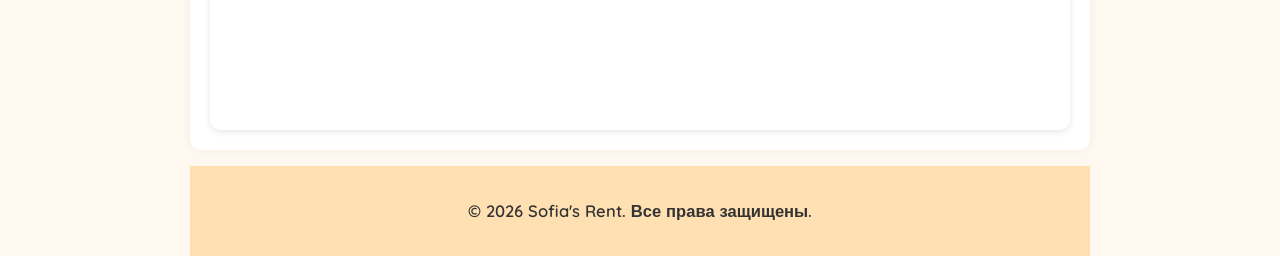
==== commit 1910fcef: "Update for calendar" ====
--- a/ru/index.html
+++ b/ru/index.html
@@ -20,7 +20,7 @@
   <meta name="author" content="Lana Vayner" />
 
   <link rel="stylesheet" href="../style.css" />
-  <link rel="stylesheet" href="availability-calendar.css" />
+  <link rel="stylesheet" href="../availability-calendar.css" />
   <link href="https://fonts.googleapis.com/css2?family=Quicksand:wght@400;600;700&display=swap" rel="stylesheet">
 </head>
 
@@ -118,7 +118,7 @@
     <section class="pricing-card">
       <h2>💲 Стоимость</h2>    
       <div class="price-main">
-        <span class="price">$120</span>
+        <span class="price">$150</span>
         <span class="per-night">за ночь</span>
       </div>    
       <p class="price-note">До 4 гостей</p>
@@ -128,7 +128,7 @@
       <h2>Календарь свободных дат</h2>
       <p>Посмотрите календарь ниже, чтобы узнать, какие даты сейчас свободны.</p>
       <div class="calendar-container">
-        <div class="availability-calendar-app" data-calendar-api="/.netlify/functions/calendar-availability">
+        <div class="availability-calendar-app" data-calendar-api="/.netlify/functions/calendar-availability" data-calendar-locale="ru">
           <div class="availability-calendar-toolbar">
             <button type="button" class="calendar-nav" data-calendar-prev aria-label="Предыдущий месяц">‹</button>
             <h3 class="calendar-month" data-calendar-month aria-live="polite"></h3>
@@ -410,130 +410,7 @@
   }
 </script>
 
-<script>
-  (function () {
-    const app = document.querySelector('.availability-calendar-app');
-    if (!app) return;
-
-    const monthLabel = app.querySelector('[data-calendar-month]');
-    const grid = app.querySelector('[data-calendar-grid]');
-    const status = app.querySelector('[data-calendar-status]');
-    const prevButton = app.querySelector('[data-calendar-prev]');
-    const nextButton = app.querySelector('[data-calendar-next]');
-    const apiPath = app.dataset.calendarApi;
-    const monthNames = ['Январь', 'Февраль', 'Март', 'Апрель', 'Май', 'Июнь', 'Июль', 'Август', 'Сентябрь', 'Октябрь', 'Ноябрь', 'Декабрь'];
-    const weekdayNames = ['Пн', 'Вт', 'Ср', 'Чт', 'Пт', 'Сб', 'Вс'];
-    const weekdayNamesLong = ['понедельник', 'вторник', 'среда', 'четверг', 'пятница', 'суббота', 'воскресенье'];
-    const stateLabels = {
-      available: 'свободно',
-      booked: 'занято весь день',
-      'booked-am': 'занято утром',
-      'booked-pm': 'занято днём',
-      unknown: 'доступность не загружена'
-    };
-    const today = new Date();
-    let displayedMonth = new Date(today.getFullYear(), today.getMonth(), 1);
-    let availability = new Map();
-    let dataLoaded = false;
-    let requestId = 0;
-
-    function pad(value) {
-      return String(value).padStart(2, '0');
-    }
-
-    function formatDate(date) {
-      return date.getFullYear() + '-' + pad(date.getMonth() + 1) + '-' + pad(date.getDate());
-    }
-
-    function monthRange(month) {
-      const start = new Date(month.getFullYear(), month.getMonth(), 1);
-      const end = new Date(month.getFullYear(), month.getMonth() + 1, 0);
-      return { start: formatDate(start), end: formatDate(end) };
-    }
-
-    function setStatus(message, isError) {
-      status.textContent = message;
-      status.classList.toggle('is-error', Boolean(isError));
-    }
-
-    function render(month) {
-      monthLabel.textContent = monthNames[month.getMonth()] + ' ' + month.getFullYear();
-      grid.replaceChildren();
-
-      weekdayNames.forEach(function (name, index) {
-        const heading = document.createElement('div');
-        heading.className = 'calendar-weekday';
-        heading.setAttribute('role', 'columnheader');
-        heading.innerHTML = '<span class="weekday-short">' + name + '</span><span class="weekday-long">' + weekdayNamesLong[index] + '</span>';
-        grid.appendChild(heading);
-      });
-
-      const firstDay = new Date(month.getFullYear(), month.getMonth(), 1);
-      const offset = (firstDay.getDay() + 6) % 7;
-      const daysInMonth = new Date(month.getFullYear(), month.getMonth() + 1, 0).getDate();
-
-      for (let i = 0; i < offset; i += 1) {
-        const empty = document.createElement('div');
-        empty.className = 'calendar-day is-empty';
-        empty.setAttribute('role', 'gridcell');
-        grid.appendChild(empty);
-      }
-
-      for (let day = 1; day <= daysInMonth; day += 1) {
-        const date = new Date(month.getFullYear(), month.getMonth(), day);
-        const key = formatDate(date);
-        const state = dataLoaded ? (availability.get(key) || 'available') : 'unknown';
-        const cell = document.createElement('div');
-        const number = document.createElement('span');
-        cell.className = 'calendar-day state-' + state;
-        cell.setAttribute('role', 'gridcell');
-        cell.setAttribute('aria-label', day + ' ' + monthNames[month.getMonth()] + ' ' + month.getFullYear() + ', ' + stateLabels[state]);
-        cell.dataset.date = key;
-        number.className = 'calendar-day-number';
-        number.textContent = day;
-        cell.appendChild(number);
-        grid.appendChild(cell);
-      }
-    }
-
-    async function loadMonth(month) {
-      const currentRequest = ++requestId;
-      const range = monthRange(month);
-      setStatus('Загрузка доступности…', false);
-      availability = new Map();
-      dataLoaded = false;
-      render(month);
-
-      try {
-        const response = await fetch(apiPath + '?start=' + encodeURIComponent(range.start) + '&end=' + encodeURIComponent(range.end), { headers: { Accept: 'application/json' } });
-        if (!response.ok) throw new Error('Calendar request failed');
-        const payload = await response.json();
-        if (!payload || !Array.isArray(payload.days)) throw new Error('Invalid calendar response');
-        if (currentRequest !== requestId) return;
-        payload.days.forEach(function (item) {
-          if (item && /^\d{4}-\d{2}-\d{2}$/.test(item.date) && stateLabels[item.state]) availability.set(item.date, item.state);
-        });
-        dataLoaded = true;
-        setStatus('Обновлено: ' + new Date().toLocaleTimeString('ru-CA', { hour: '2-digit', minute: '2-digit' }), false);
-        render(month);
-      } catch (error) {
-        if (currentRequest !== requestId) return;
-        setStatus('Доступность временно недоступна. Пожалуйста, свяжитесь с Софией.', true);
-        render(month);
-      }
-    }
-
-    prevButton.addEventListener('click', function () {
-      displayedMonth = new Date(displayedMonth.getFullYear(), displayedMonth.getMonth() - 1, 1);
-      loadMonth(displayedMonth);
-    });
-    nextButton.addEventListener('click', function () {
-      displayedMonth = new Date(displayedMonth.getFullYear(), displayedMonth.getMonth() + 1, 1);
-      loadMonth(displayedMonth);
-    });
-    loadMonth(displayedMonth);
-  }());
-</script>
+<script src="../availability-calendar.js"></script>
 
 <script>
   const galleryImages = Array.from(document.querySelectorAll('.gallery-img'));
--- a/availability-calendar.css
+++ b/availability-calendar.css
@@ -0,0 +1,204 @@
+.availability-calendar-app {
+  width: 100%;
+  max-width: 760px;
+  margin: 18px auto 0;
+  overflow: hidden;
+  color: #333;
+}
+
+.availability-calendar-toolbar {
+  display: grid;
+  grid-template-columns: 44px 1fr 44px;
+  align-items: center;
+  gap: 8px;
+  margin-bottom: 12px;
+}
+
+.calendar-month {
+  margin: 0;
+  color: #333;
+  font-size: 1.35rem;
+  text-align: center;
+}
+
+.calendar-nav {
+  width: 44px;
+  height: 44px;
+  padding: 0;
+  border: 0;
+  border-radius: 8px;
+  background: #ffe0b2;
+  color: #a85d00;
+  font-size: 2rem;
+  line-height: 1;
+  cursor: pointer;
+}
+
+.calendar-nav:hover,
+.calendar-nav:focus-visible {
+  background: #ffcc80;
+}
+
+.calendar-status {
+  min-height: 1.5em;
+  margin-bottom: 10px;
+  color: #666;
+  font-size: 0.9rem;
+  text-align: center;
+}
+
+.calendar-status.is-error {
+  color: #a33a22;
+}
+
+.calendar-grid {
+  display: grid;
+  grid-template-columns: repeat(7, minmax(0, 1fr));
+  border-top: 1px solid #e1e5e8;
+  border-left: 1px solid #e1e5e8;
+  overflow: hidden;
+}
+
+.calendar-weekday,
+.calendar-day {
+  min-width: 0;
+  border-right: 1px solid #e1e5e8;
+  border-bottom: 1px solid #e1e5e8;
+}
+
+.calendar-weekday {
+  padding: 8px 4px;
+  background: #f4f6f8;
+  color: #555;
+  font-size: 0.85rem;
+  font-weight: 700;
+  text-align: center;
+}
+
+.weekday-long {
+  display: none;
+}
+
+.calendar-day {
+  position: relative;
+  min-height: 78px;
+  padding: 8px;
+  background: #fff;
+  isolation: isolate;
+}
+
+.calendar-day::before {
+  position: absolute;
+  z-index: -1;
+  inset: 0;
+  content: '';
+}
+
+.calendar-day.state-booked::before {
+  background: #f7a0a0;
+}
+
+.calendar-day.state-unknown::before {
+  background: #f4f6f8;
+}
+
+.calendar-day.state-unknown .calendar-day-number {
+  color: #777;
+}
+
+.calendar-day.state-booked-am::before {
+  background: linear-gradient(135deg, #f7a0a0 0 50%, #fff 50% 100%);
+}
+
+.calendar-day.state-booked-pm::before {
+  background: linear-gradient(135deg, #fff 0 50%, #f7a0a0 50% 100%);
+}
+
+.calendar-day-number {
+  position: relative;
+  z-index: 1;
+  display: inline-flex;
+  align-items: center;
+  justify-content: center;
+  width: 2rem;
+  height: 2rem;
+  border-radius: 50%;
+  background: rgba(255, 255, 255, 0.78);
+  color: #222;
+  font-weight: 700;
+}
+
+.calendar-day.is-empty {
+  min-height: 78px;
+  background: #fafafa;
+  pointer-events: none;
+}
+
+.calendar-legend {
+  display: flex;
+  flex-wrap: wrap;
+  justify-content: center;
+  gap: 10px 16px;
+  margin-top: 14px;
+  color: #555;
+  font-size: 0.85rem;
+}
+
+.calendar-legend span {
+  display: inline-flex;
+  align-items: center;
+  gap: 5px;
+}
+
+.legend-swatch {
+  display: inline-block;
+  width: 16px;
+  height: 16px;
+  border: 1px solid #d4d9dd;
+  border-radius: 3px;
+  background: #fff;
+}
+
+.legend-swatch.booked {
+  background: #f7a0a0;
+}
+
+.legend-swatch.booked-am {
+  background: linear-gradient(135deg, #f7a0a0 0 50%, #fff 50% 100%);
+}
+
+.legend-swatch.booked-pm {
+  background: linear-gradient(135deg, #fff 0 50%, #f7a0a0 50% 100%);
+}
+
+@media (max-width: 600px) {
+  .availability-calendar-toolbar {
+    grid-template-columns: 40px 1fr 40px;
+  }
+
+  .calendar-nav {
+    width: 40px;
+    height: 40px;
+  }
+
+  .calendar-month {
+    font-size: 1.15rem;
+  }
+
+  .calendar-day,
+  .calendar-day.is-empty {
+    min-height: 58px;
+    padding: 5px;
+  }
+
+  .calendar-day-number {
+    width: 1.75rem;
+    height: 1.75rem;
+    font-size: 0.95rem;
+  }
+
+  .calendar-legend {
+    justify-content: flex-start;
+    font-size: 0.78rem;
+  }
+}
